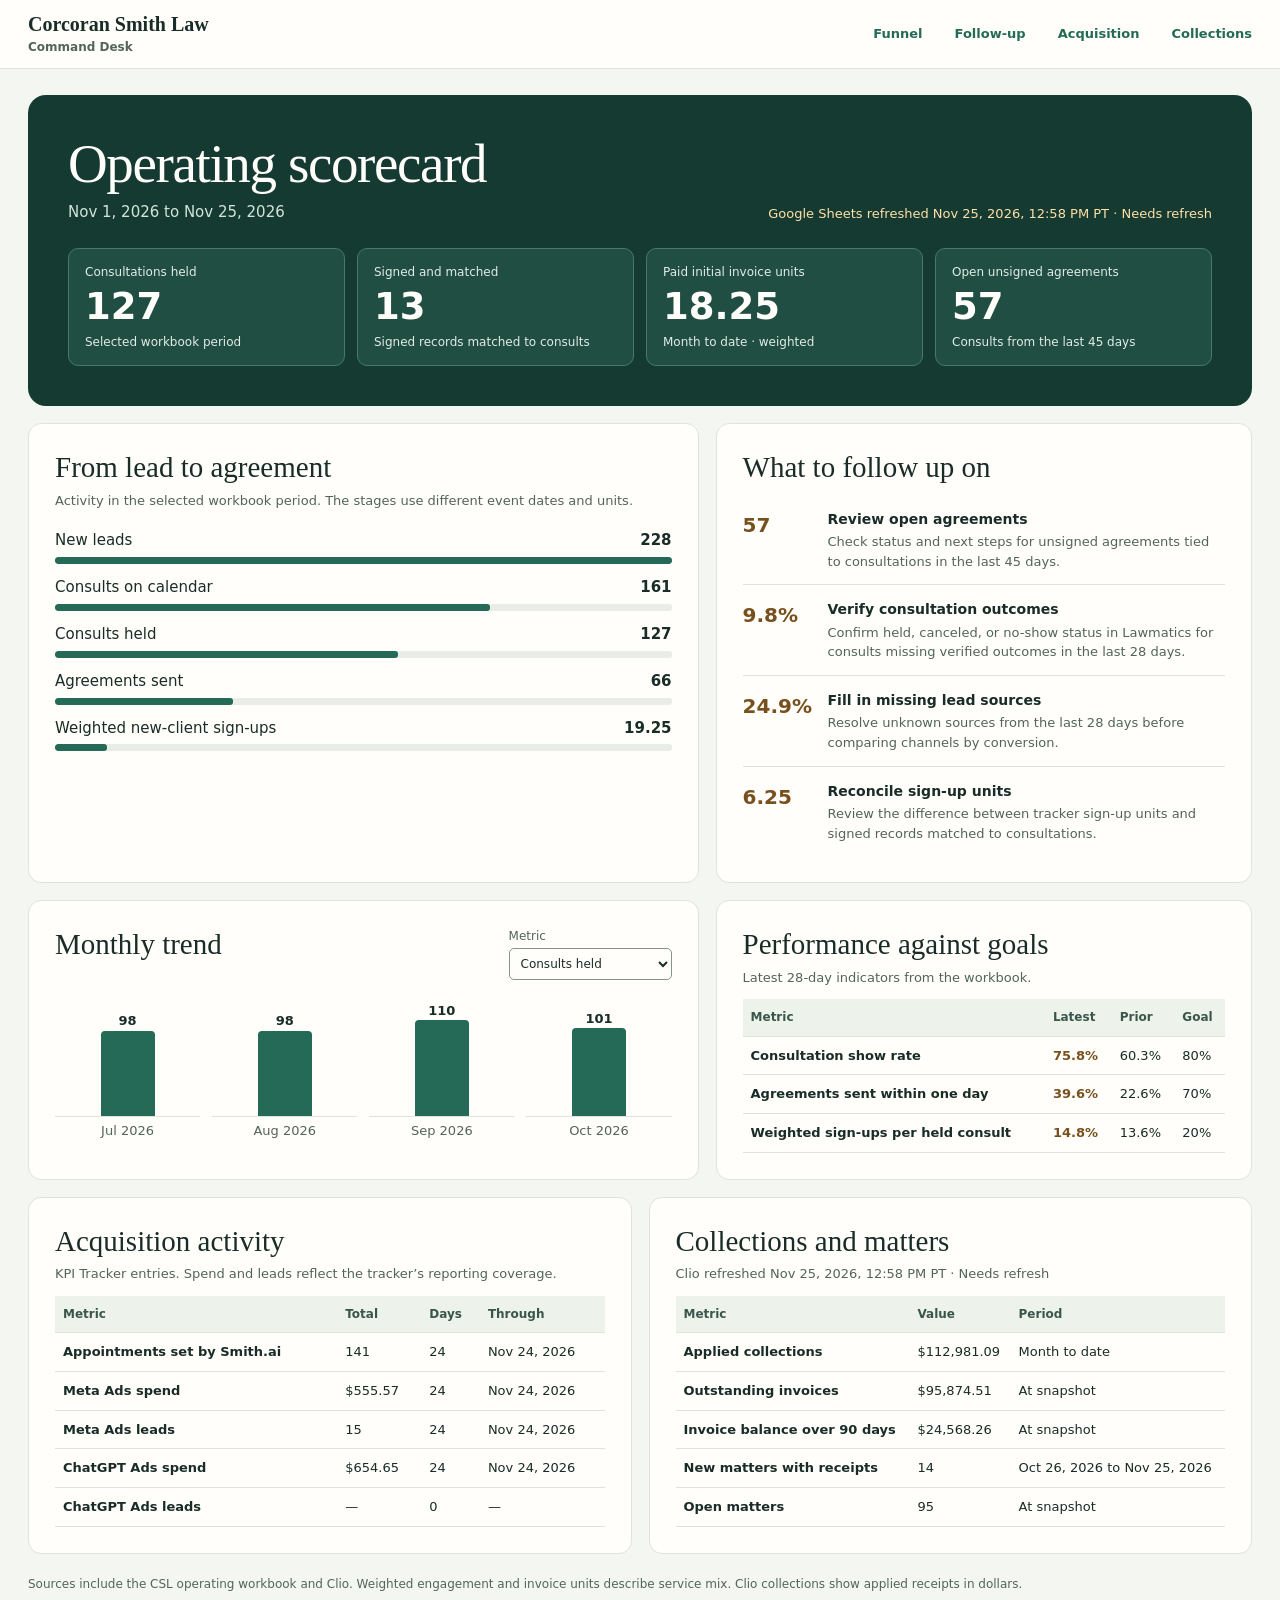
==== operations/index.html @ 8eba5470 "Automated refresh 2026-11-25" ====
<!DOCTYPE html><html lang="en"><head><meta charset="utf-8"><meta name="robots" content="noindex, nofollow, noarchive, nosnippet"><meta name="viewport" content="width=device-width, initial-scale=1"><title>Operating scorecard · Corcoran Smith Law</title>
<link rel="stylesheet" href="../operations.css?v=aa1d7118bbfd">
<script src="../data-status.js?v=e63da4d74528" defer></script>
<script src="../operations.js?v=f7f825207c8a" defer></script>
<style></style></head><body>
<a class="skip" href="#main">Skip to scorecard</a>
<header class="site-header">
  <div class="shell header-inner">
    <a class="brand" href="../">Corcoran Smith Law <span>Command Desk</span></a>
    <nav aria-label="Scorecard sections">
      <a href="#funnel">Funnel</a><a href="#follow-up">Follow-up</a><a href="#activity">Acquisition</a><a href="#collections">Collections</a>
    </nav>
  </div>
</header>
<main id="main" class="shell">
  <section class="hero" aria-labelledby="scorecard-title">
    <div class="hero-head">
      <div><h1 id="scorecard-title">Operating scorecard</h1><p id="scorecard-period">Workbook reporting period</p></div>
      <p id="scorecard-state" class="source-state" role="status">Loading scorecard…</p>
    </div>
    <div id="highlights" class="highlights" aria-label="Scorecard highlights"></div>
  </section>
  <div class="split">
    <section id="funnel" class="panel" aria-labelledby="funnel-title">
      <h2 id="funnel-title">From lead to agreement</h2>
      <p class="caption">Activity in the selected workbook period. The stages use different event dates and units.</p>
      <div id="funnel-steps" class="funnel-steps"></div>
    </section>
    <section id="follow-up" class="panel" aria-labelledby="follow-up-title">
      <h2 id="follow-up-title">What to follow up on</h2>
      <div id="follow-up-items" class="follow-up-items"></div>
    </section>
  </div>
  <div class="split">
    <section class="panel" aria-labelledby="trend-title">
      <div class="panel-heading"><h2 id="trend-title">Monthly trend</h2>
        <label class="trend-picker" for="trend-metric">Metric<select id="trend-metric">
          <option value="held">Consults held</option><option value="scheduled">Consults on calendar</option><option value="weighted_signups">Weighted sign-ups</option>
        </select></label>
      </div>
      <div id="monthly-trend" aria-live="polite"></div>
    </section>
    <section class="panel" aria-labelledby="targets-title">
      <h2 id="targets-title">Performance against goals</h2>
      <p class="caption">Latest 28-day indicators from the workbook.</p>
      <div id="targets" class="table-wrap"></div>
    </section>
  </div>
  <div class="split secondary">
    <section id="activity" class="panel" aria-labelledby="activity-title">
      <h2 id="activity-title">Acquisition activity</h2>
      <p class="caption">KPI Tracker entries. Spend and leads reflect the tracker’s reporting coverage.</p>
      <div id="activity-table" class="table-wrap"></div>
    </section>
    <section id="collections" class="panel" aria-labelledby="collections-title">
      <h2 id="collections-title">Collections and matters</h2>
      <p id="clio-date" class="caption" role="status">Loading Clio figures…</p><div id="clio" class="table-wrap"></div>
    </section>
  </div>
  <footer>Sources include the CSL operating workbook and Clio. Weighted engagement and invoice units describe service mix. Clio collections show applied receipts in dollars.</footer>
</main>
</body></html>
---- operations.css ----
:root {
  color-scheme: light;
  --page: #f4f6f1;
  --paper: #fffefa;
  --ink: #192c28;
  --secondary: #52645c;
  --line: #dce4db;
  --green: #256a56;
  --alert: #77501e;
  font: 15px/1.52 system-ui, sans-serif;
  color: var(--ink);
  background: var(--page);
}
* { box-sizing: border-box; }
body { margin: 0; }
a { color: var(--green); }
a:focus-visible, select:focus-visible { outline: 3px solid #b27b30; outline-offset: 4px; }
.skip { position: absolute; left: 12px; top: -100px; padding: 8px; background: var(--paper); z-index: 5; }
.skip:focus { top: 8px; }
.shell { width: min(calc(100% - 56px), 1260px); margin-inline: auto; }
.site-header { background: var(--paper); border-bottom: 1px solid var(--line); }
.header-inner { display: flex; align-items: center; justify-content: space-between; gap: 22px; min-height: 68px; }
.site-header a { text-decoration: none; }
.brand { font: 600 20px/1.1 Georgia, serif; color: var(--ink); }
.brand span { display: block; margin-top: 5px; font: 600 12px/1.2 system-ui, sans-serif; color: var(--secondary); }
nav { display: flex; gap: clamp(14px, 3vw, 32px); padding-block: 8px; }
nav a { white-space: nowrap; font-weight: 650; font-size: 13px; }
main { padding-block: 26px 42px; }
h1, h2, h3, p { margin: 0; }
h1, h2 { font-family: Georgia, serif; font-weight: 500; }
h1 { font-size: clamp(35px, 5vw, 55px); line-height: 1.05; letter-spacing: -.025em; }
h2 { font-size: clamp(23px, 3vw, 29px); line-height: 1.18; }
h3 { font-size: 14px; line-height: 1.3; }
.hero { background: #153a32; color: #fffefa; border-radius: 18px; padding: clamp(22px, 3.6vw, 40px); }
.hero-head { display: flex; align-items: end; justify-content: space-between; gap: 12px 28px; }
#scorecard-period { color: #d3e4d9; margin-top: 8px; }
.source-state { color: #d3e4d9; font-size: 13px; text-align: right; }
.source-state[data-stale="true"] { color: #ffe0a6; }
.highlights { display: grid; grid-template-columns: repeat(4, minmax(0,1fr)); gap: 12px; margin-top: 24px; }
.metric { background: #204e43; border: 1px solid #49786a; border-radius: 10px; padding: 14px 16px; }
.metric .label, .metric .note { color: #e1ece5; font-size: 12px; }
.metric strong { display: block; font-size: clamp(25px, 4vw, 37px); line-height: 1.2; margin-block: 4px; font-variant-numeric: tabular-nums; }
.split { display: grid; grid-template-columns: 1.25fr 1fr; gap: 17px; margin-top: 17px; }
.split.secondary { grid-template-columns: 1fr 1fr; }
.panel { min-width: 0; padding: clamp(16px, 2.2vw, 26px); background: var(--paper); border: 1px solid var(--line); border-radius: 13px; scroll-margin-top: 12px; }
.panel-heading { display: flex; justify-content: space-between; align-items: start; gap: 12px; }
.caption { color: var(--secondary); font-size: 13px; margin-top: 6px; }
.funnel-steps { display: grid; gap: 12px; margin-top: 19px; }
.funnel-row { display: grid; grid-template-columns: minmax(0, 1fr) max-content; align-items: center; gap: 5px 10px; }
.funnel-row strong { font-variant-numeric: tabular-nums; }
.bar-track { grid-column: 1 / -1; height: 7px; background: #e8eee7; border-radius: 3px; overflow: hidden; }
.bar-fill { display: block; height: 100%; border-radius: inherit; background: var(--green); }
.follow-up-items { display: grid; gap: 2px; margin-top: 12px; }
.follow-up { display: grid; grid-template-columns: 73px 1fr; gap: 12px; padding: 13px 0; border-bottom: 1px solid var(--line); }
.follow-up:last-child { border-bottom: 0; }
.follow-up strong { color: var(--alert); font-size: 20px; font-variant-numeric: tabular-nums; }
.follow-up .caption { margin-top: 4px; }
.trend-picker { font-size: 12px; color: var(--secondary); }
select { display: block; max-width: 100%; margin-top: 2px; padding: 7px; border: 1px solid #82968a; border-radius: 5px; background: var(--paper); color: var(--ink); font: inherit; }
.trend-grid { display: grid; grid-auto-columns: 1fr; grid-auto-flow: column; gap: 12px; margin-top: 14px; }
.trend-column { display: grid; grid-template-rows: 1fr auto; min-width: 0; text-align: center; gap: 4px; }
.trend-plot { display: flex; height: 123px; flex-direction: column; justify-content: end; align-items: center; border-bottom: 1px solid var(--line); }
.trend-plot strong { font-size: 13px; font-variant-numeric: tabular-nums; }
.trend-plot .bar-fill { width: min(53%,54px); border-radius: 4px 4px 0 0; min-height: 0; }
.trend-column .caption { margin: 0; }
.table-wrap { overflow: auto; margin-top: 12px; }
table { border-collapse: collapse; width: 100%; font-size: 13px; }
th, td { border-bottom: 1px solid var(--line); padding: 9px 8px; text-align: left; }
thead th { background: #edf2eb; color: #39564b; font-size: 12px; }
tbody th { font-weight: 600; }
td { white-space: nowrap; font-variant-numeric: tabular-nums; }
td[data-below="true"] { color: var(--alert); font-weight: 650; }
footer { margin-top: 21px; color: var(--secondary); font-size: 12px; }
@media (max-width: 820px) {
  .split, .split.secondary { grid-template-columns: 1fr; }
  .highlights { grid-template-columns: repeat(2, minmax(0,1fr)); }
}
@media (max-width: 565px) {
  .shell { width: calc(100% - 28px); }
  .header-inner { display: block; padding-top: 13px; }
  nav { overflow: auto; }
  .hero-head { display: block; }
  .source-state { margin-top: 8px; text-align: left; }
  .hero { padding: 18px; }
  .metric { padding: 10px; }
  th, td { padding-inline: 6px; }
}
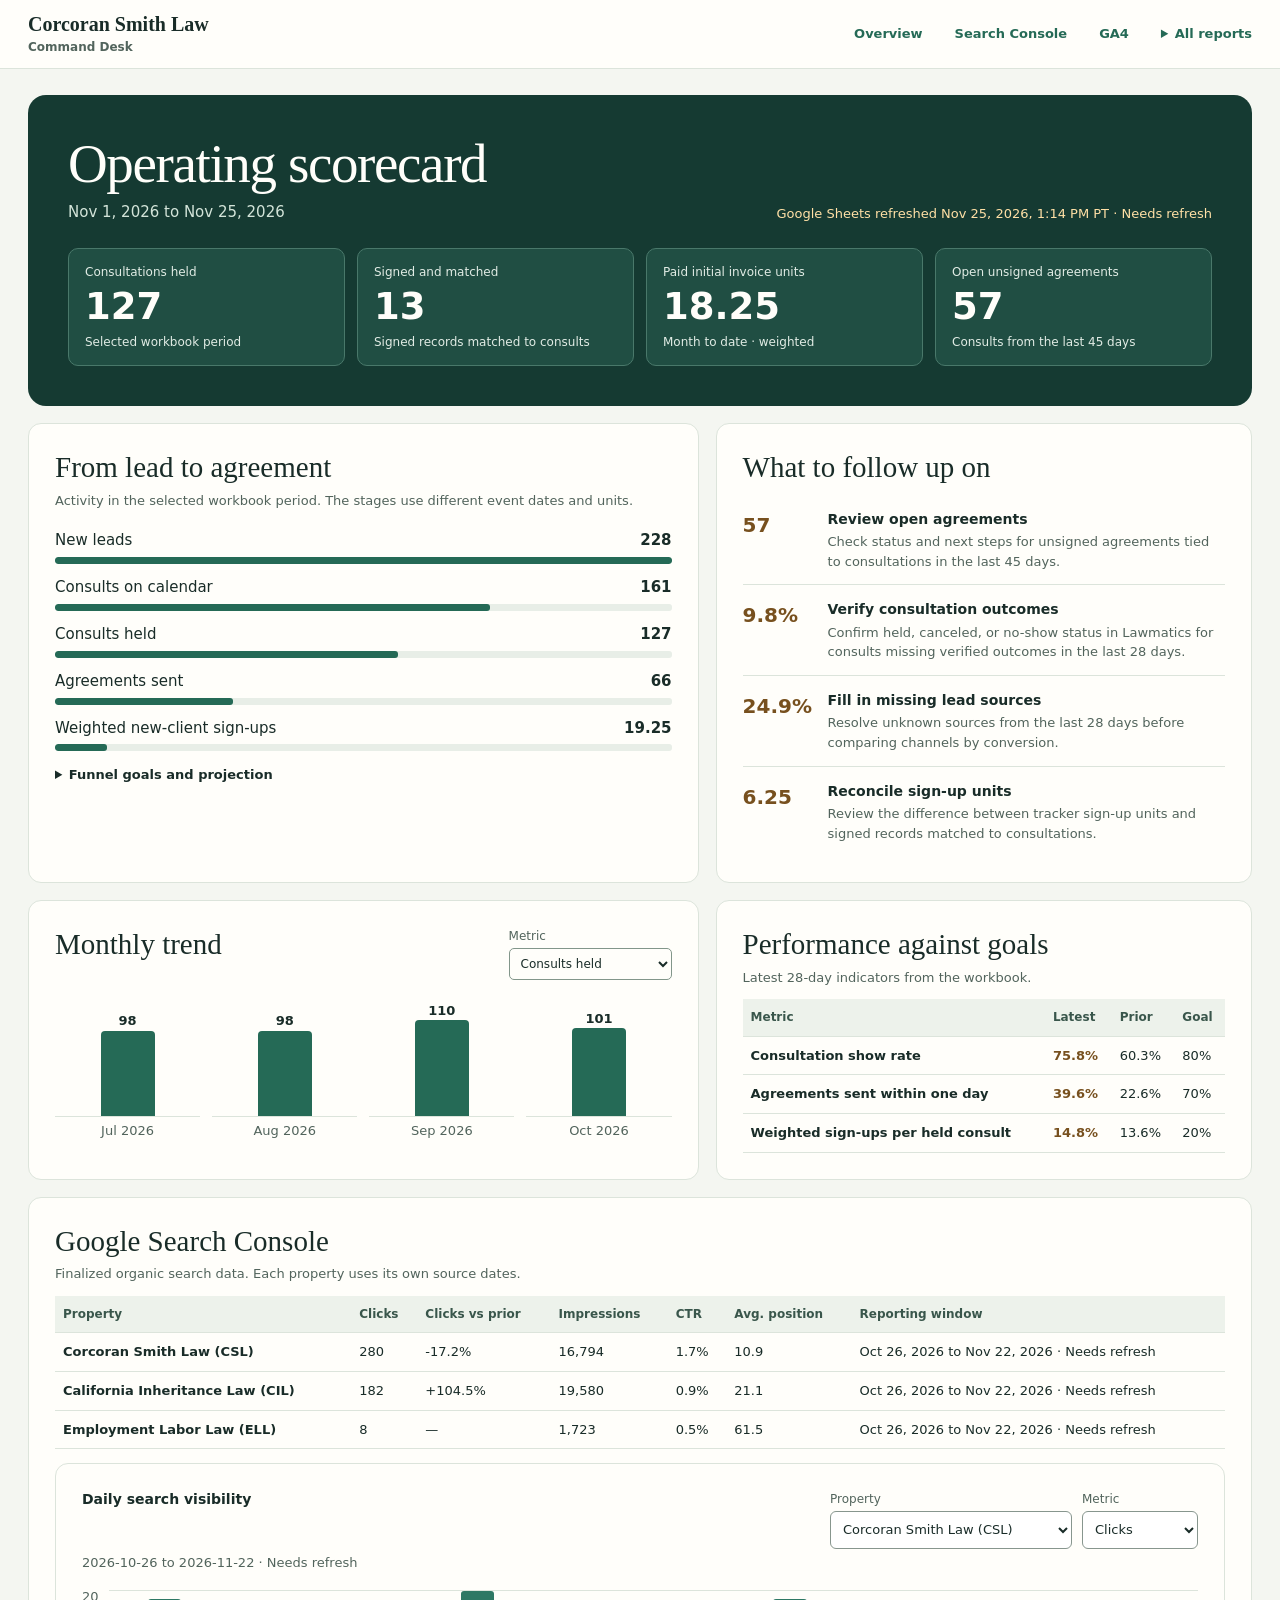
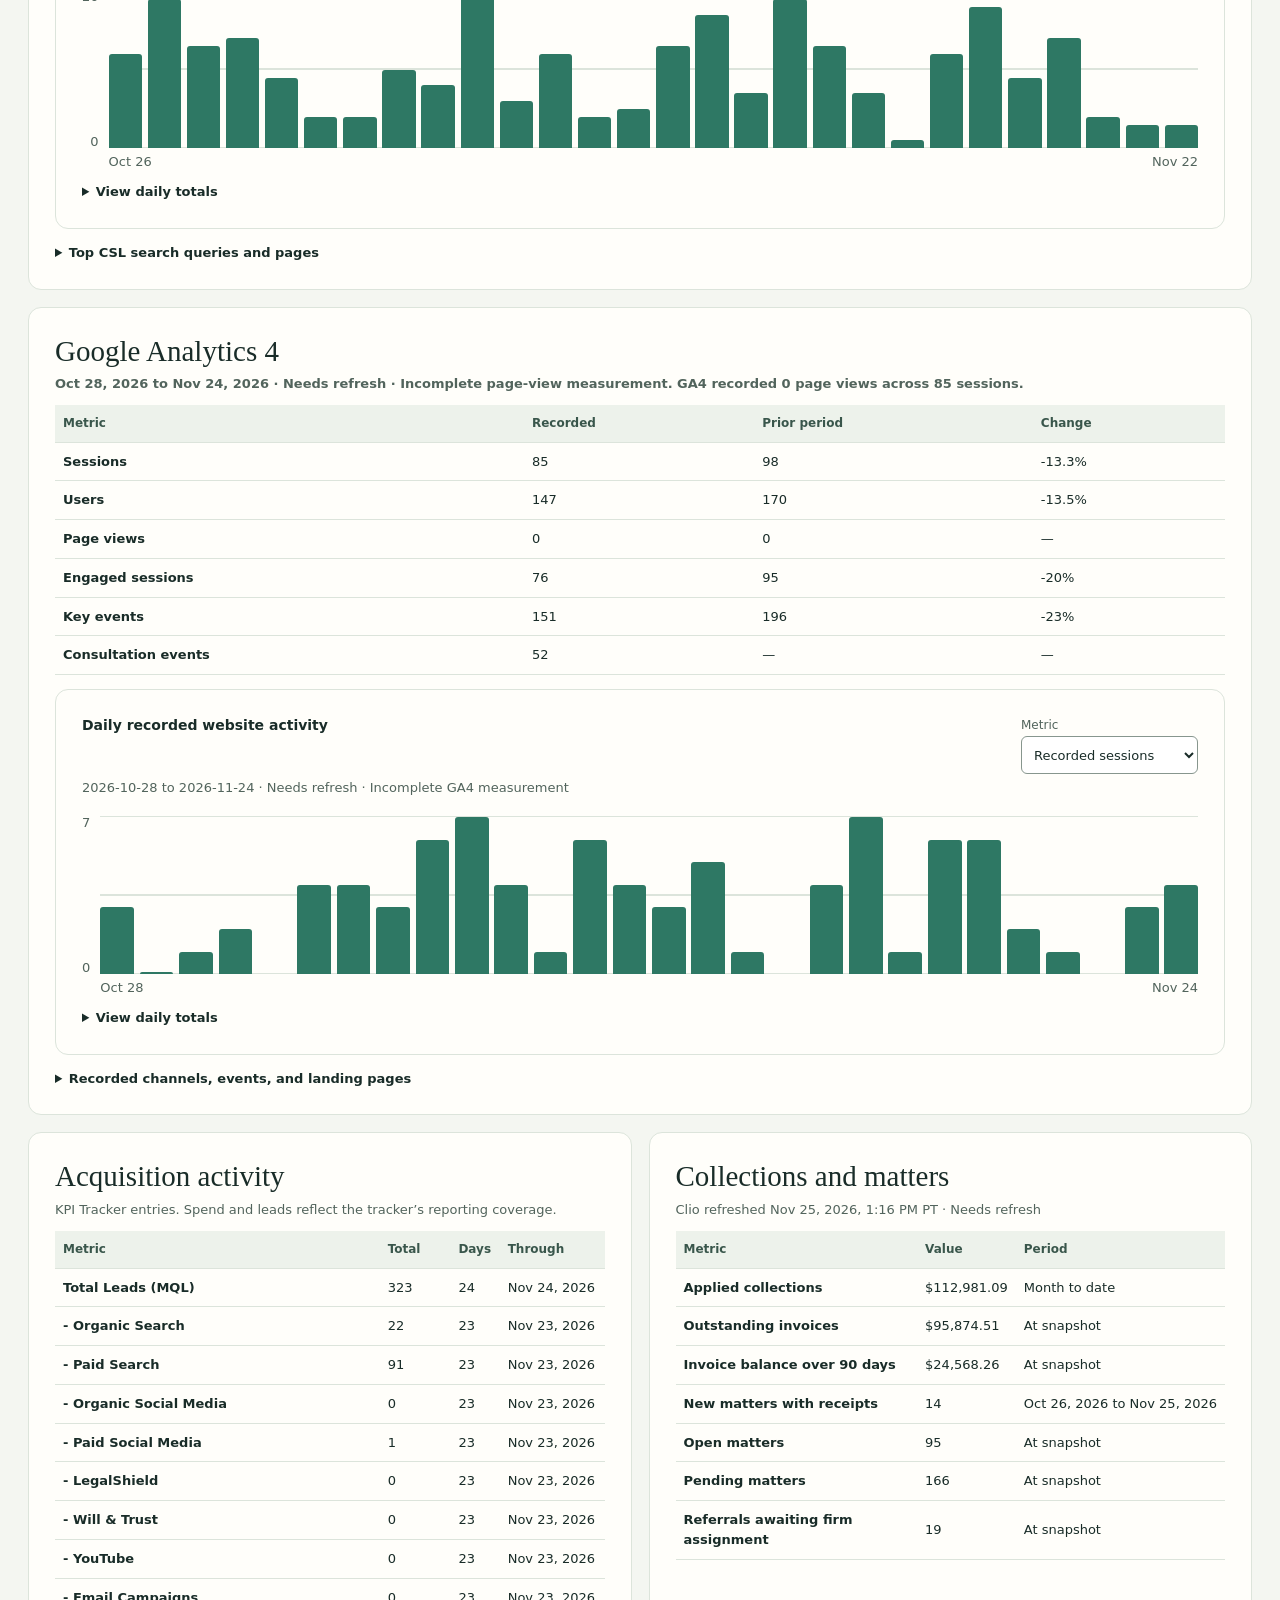
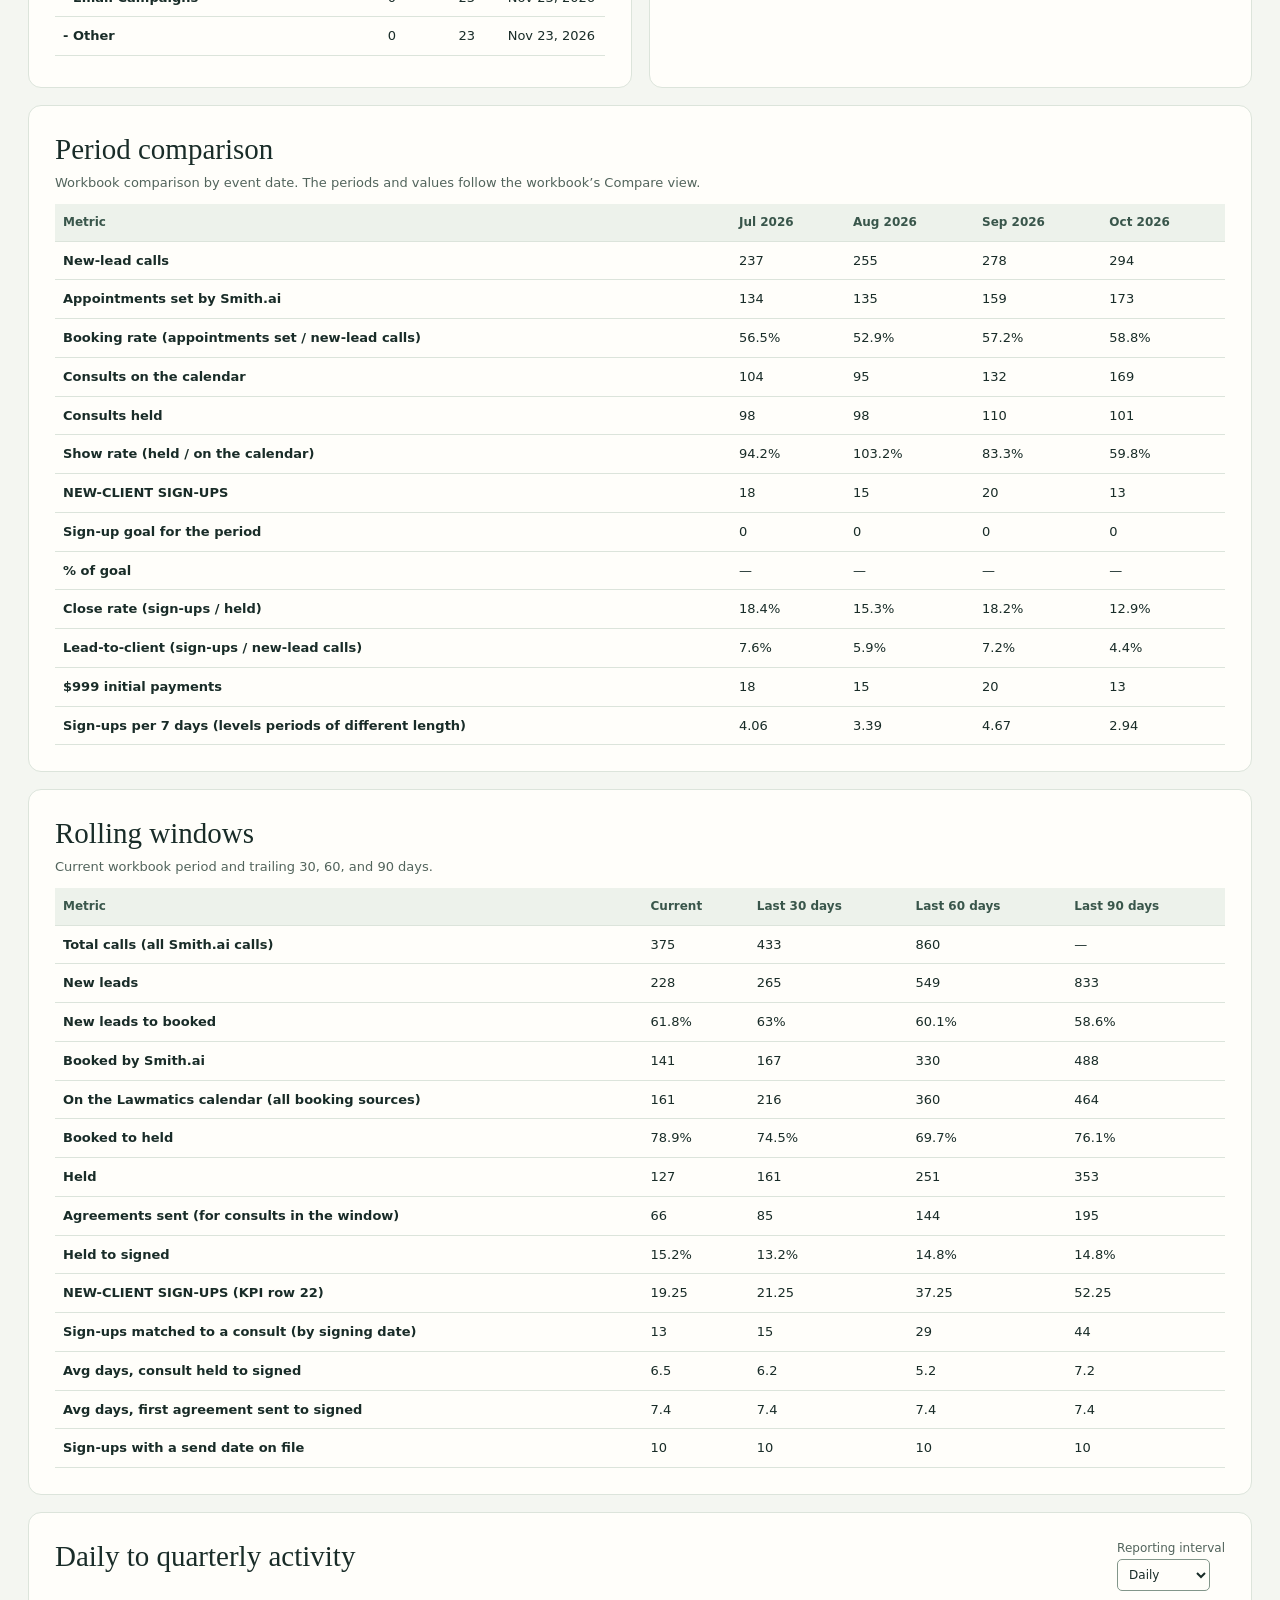
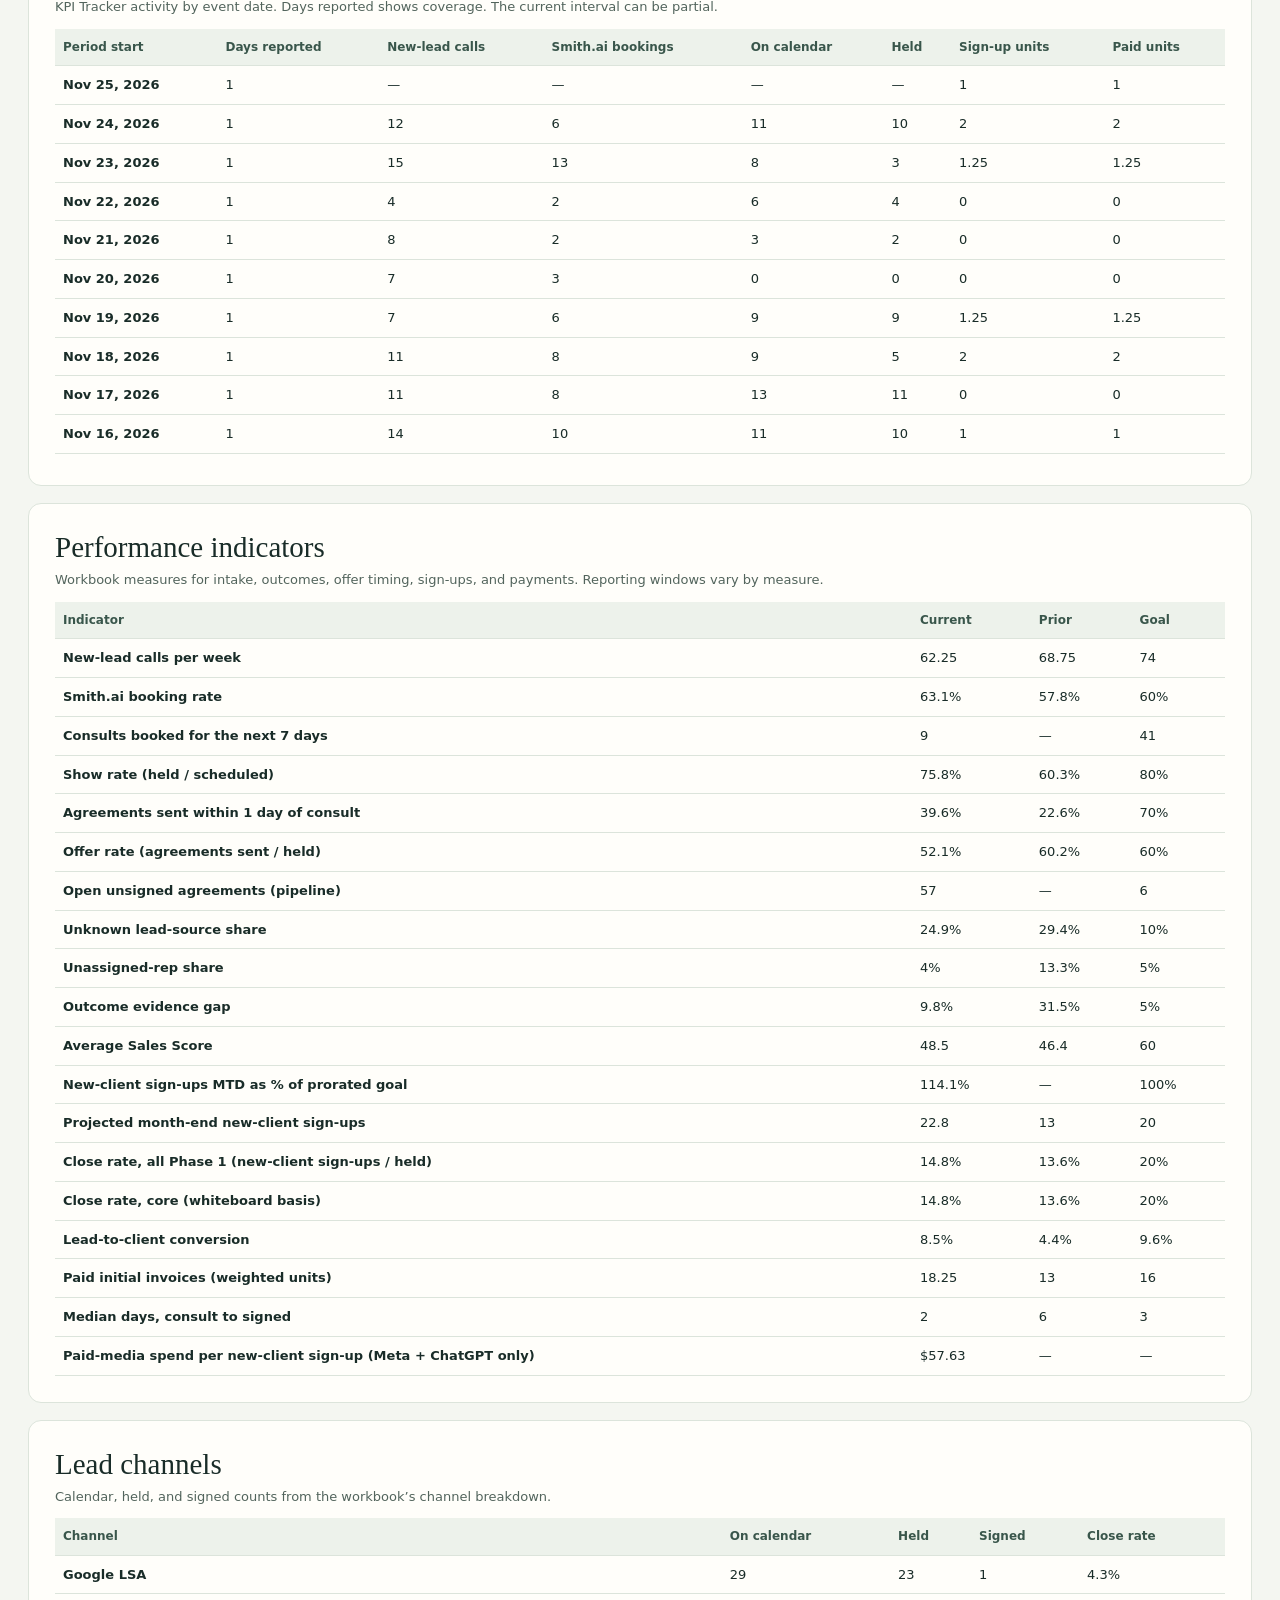
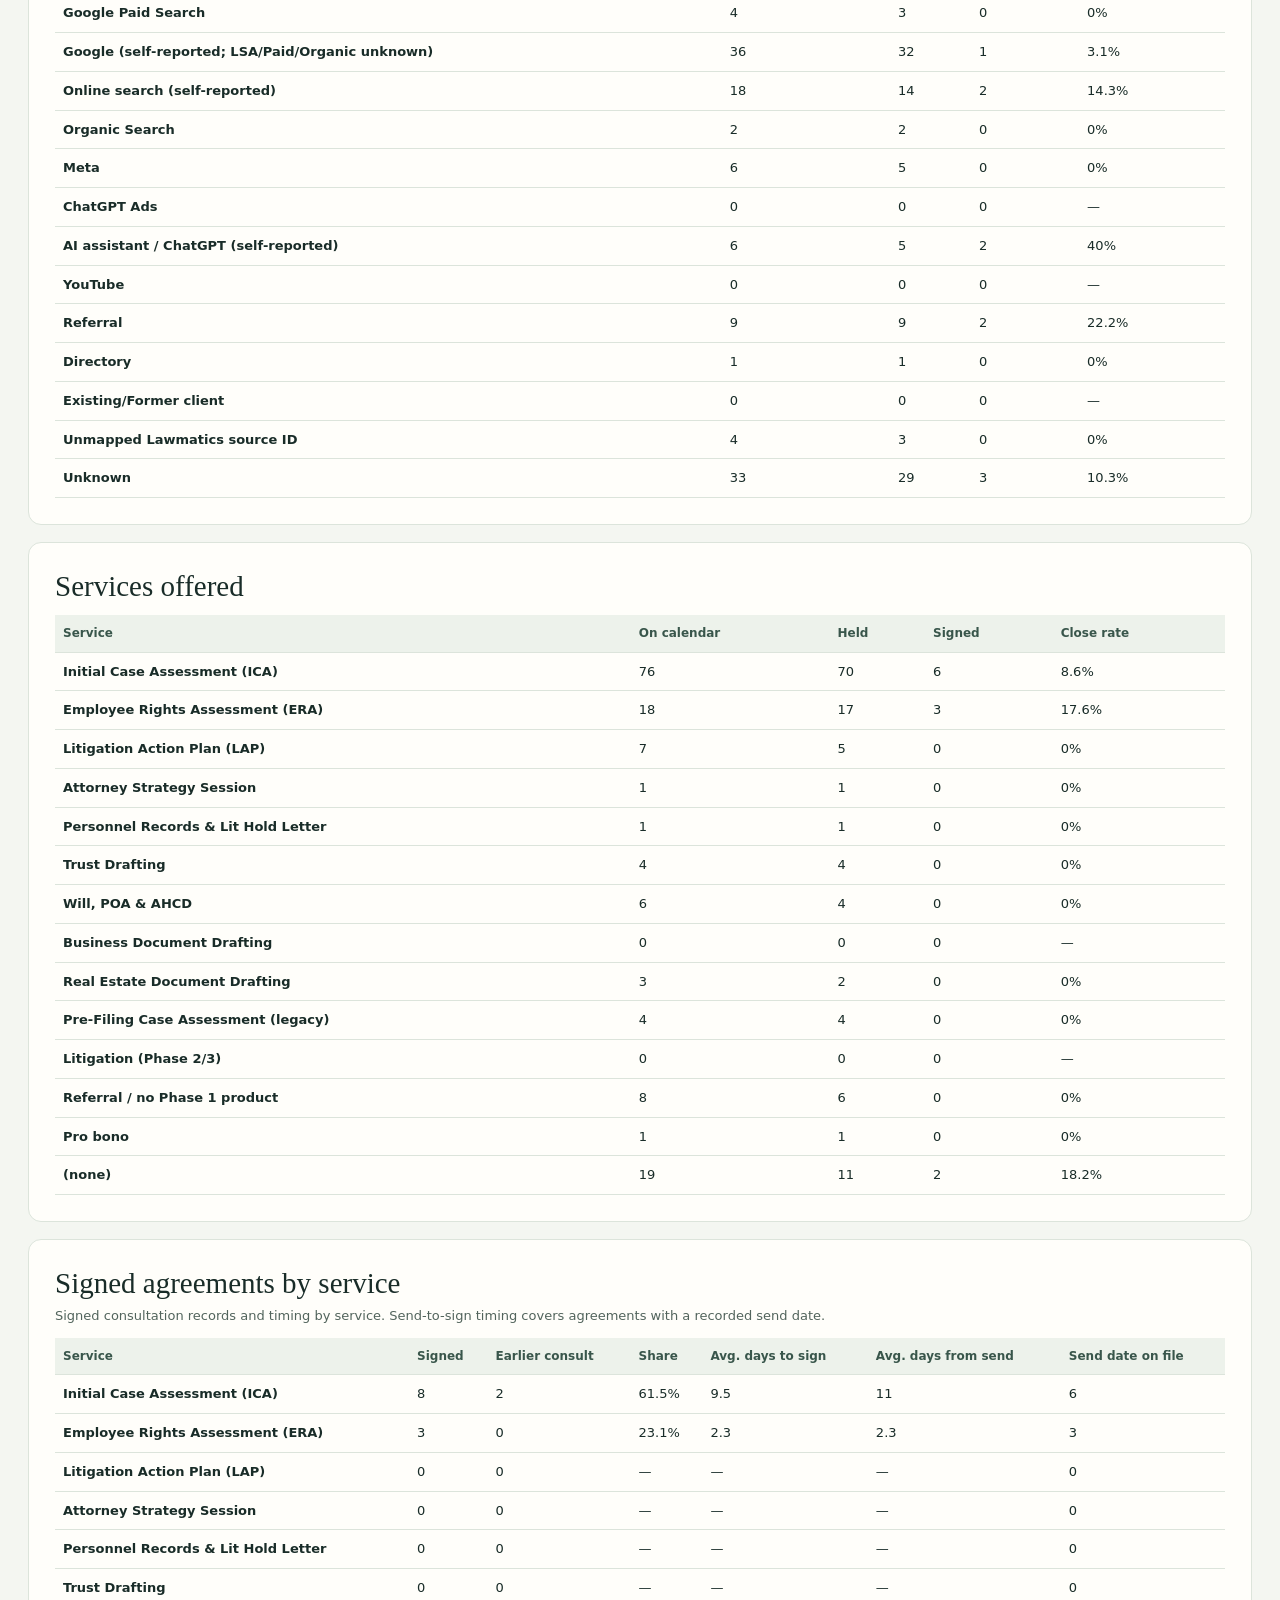
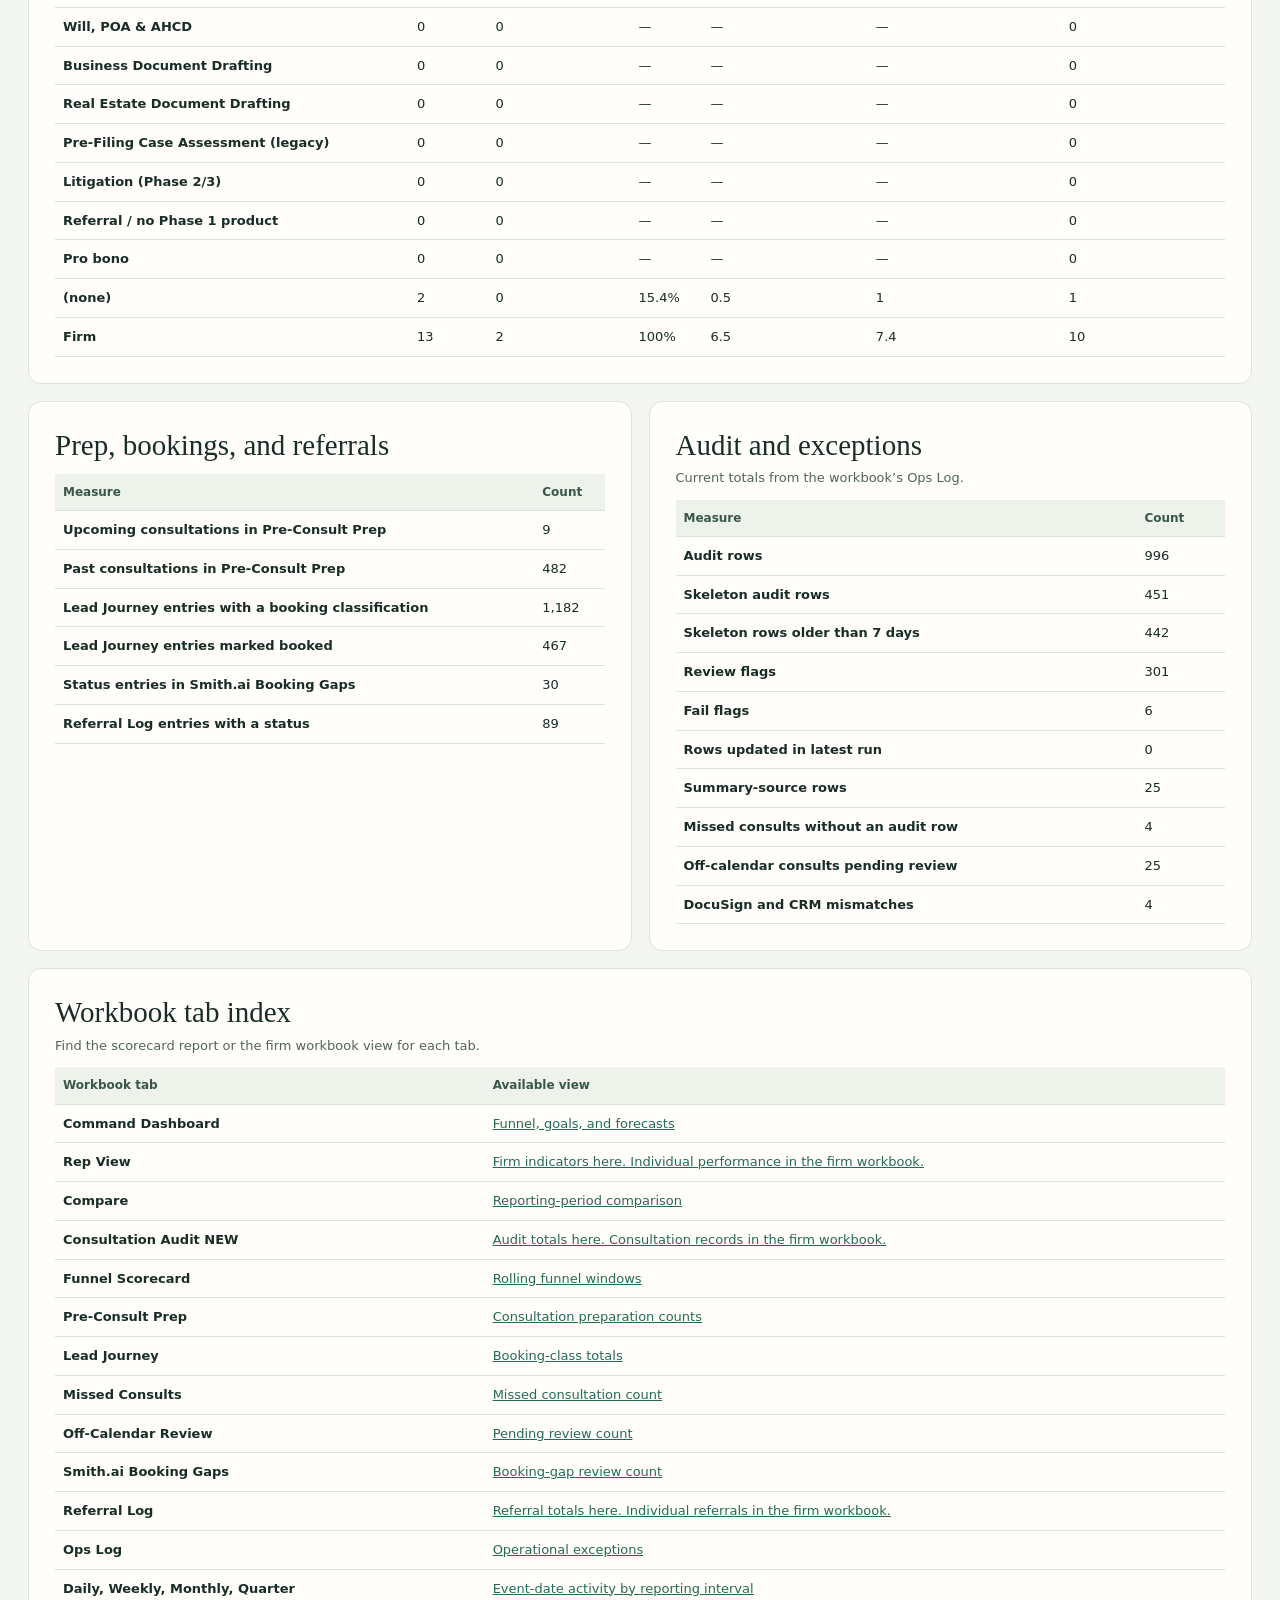
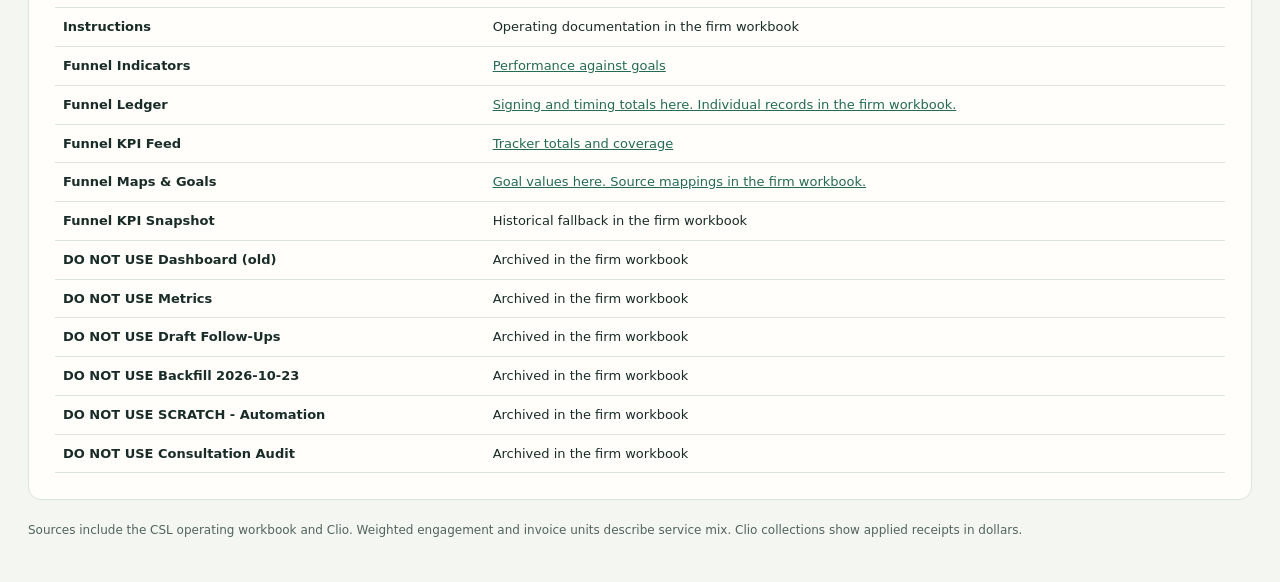
==== commit d72b5c84: "Automated refresh 2026-11-25" ====
--- a/operations/index.html
+++ b/operations/index.html
@@ -1,19 +1,28 @@
 <!DOCTYPE html><html lang="en"><head><meta charset="utf-8"><meta name="robots" content="noindex, nofollow, noarchive, nosnippet"><meta name="viewport" content="width=device-width, initial-scale=1"><title>Operating scorecard · Corcoran Smith Law</title>
-<link rel="stylesheet" href="../operations.css?v=aa1d7118bbfd">
+<link rel="stylesheet" href="../growth.css?v=5cc06a6a7d2a">
+<link rel="stylesheet" href="../operations.css?v=2320796f351a">
 <script src="../data-status.js?v=e63da4d74528" defer></script>
-<script src="../operations.js?v=f7f825207c8a" defer></script>
+<script src="../marketing-trends.js?v=c9885d0d2d49" defer></script>
+<script src="../operations.js?v=b75bc388b0f9" defer></script>
 <style></style></head><body>
 <a class="skip" href="#main">Skip to scorecard</a>
 <header class="site-header">
   <div class="shell header-inner">
     <a class="brand" href="../">Corcoran Smith Law <span>Command Desk</span></a>
     <nav aria-label="Scorecard sections">
-      <a href="#funnel">Funnel</a><a href="#follow-up">Follow-up</a><a href="#activity">Acquisition</a><a href="#collections">Collections</a>
+      <a href="#overview">Overview</a><a href="#search">Search Console</a><a href="#analytics">GA4</a>
+      <details class="report-menu"><summary>All reports</summary>
+        <div class="report-menu-grid">
+          <div><strong>Marketing</strong><a href="#search">Search Console</a><a href="#analytics">Google Analytics</a><a href="#activity">Acquisition and spend</a><a href="#channels">Lead channels</a></div>
+          <div><strong>Operations</strong><a href="#funnel">Funnel and goals</a><a href="#follow-up">Follow-up</a><a href="#trends">Monthly trend</a><a href="#periods">Daily to quarterly activity</a><a href="#compare">Period comparison</a><a href="#rolling">Rolling windows</a><a href="#indicators">Performance indicators</a></div>
+          <div><strong>Service and audit</strong><a href="#services">Services offered</a><a href="#signing">Signed agreements</a><a href="#intake">Prep, bookings, and referrals</a><a href="#audit">Audit and exceptions</a><a href="#collections">Collections</a><a href="#workbook">Workbook tab index</a></div>
+        </div>
+      </details>
     </nav>
   </div>
 </header>
 <main id="main" class="shell">
-  <section class="hero" aria-labelledby="scorecard-title">
+  <section id="overview" class="hero" aria-labelledby="scorecard-title">
     <div class="hero-head">
       <div><h1 id="scorecard-title">Operating scorecard</h1><p id="scorecard-period">Workbook reporting period</p></div>
       <p id="scorecard-state" class="source-state" role="status">Loading scorecard…</p>
@@ -25,6 +34,7 @@
       <h2 id="funnel-title">From lead to agreement</h2>
       <p class="caption">Activity in the selected workbook period. The stages use different event dates and units.</p>
       <div id="funnel-steps" class="funnel-steps"></div>
+      <details class="report-detail"><summary>Funnel goals and projection</summary><div id="funnel-table" class="table-wrap"></div></details>
     </section>
     <section id="follow-up" class="panel" aria-labelledby="follow-up-title">
       <h2 id="follow-up-title">What to follow up on</h2>
@@ -32,7 +42,7 @@
     </section>
   </div>
   <div class="split">
-    <section class="panel" aria-labelledby="trend-title">
+    <section id="trends" class="panel" aria-labelledby="trend-title">
       <div class="panel-heading"><h2 id="trend-title">Monthly trend</h2>
         <label class="trend-picker" for="trend-metric">Metric<select id="trend-metric">
           <option value="held">Consults held</option><option value="scheduled">Consults on calendar</option><option value="weighted_signups">Weighted sign-ups</option>
@@ -46,17 +56,47 @@
       <div id="targets" class="table-wrap"></div>
     </section>
   </div>
+  <section id="search" class="panel report-section" aria-labelledby="search-title">
+    <h2 id="search-title">Google Search Console</h2>
+    <p class="caption">Finalized organic search data. Each property uses its own source dates.</p>
+    <div id="search-totals" class="table-wrap"></div><div id="gsc-trend"></div>
+    <details class="report-detail"><summary>Top CSL search queries and pages</summary><div id="search-queries" class="table-wrap"></div><div id="search-pages" class="table-wrap"></div></details>
+  </section>
+  <section id="analytics" class="panel report-section" aria-labelledby="analytics-title">
+    <h2 id="analytics-title">Google Analytics 4</h2><p id="analytics-state" class="caption" role="status">Loading Google Analytics…</p>
+    <div id="analytics-totals" class="table-wrap"></div><div id="ga4-trend"></div>
+    <details class="report-detail"><summary>Recorded channels, events, and landing pages</summary><div id="analytics-channels" class="table-wrap"></div><div id="analytics-events" class="table-wrap"></div><div id="analytics-pages" class="table-wrap"></div></details>
+  </section>
   <div class="split secondary">
     <section id="activity" class="panel" aria-labelledby="activity-title">
       <h2 id="activity-title">Acquisition activity</h2>
       <p class="caption">KPI Tracker entries. Spend and leads reflect the tracker’s reporting coverage.</p>
-      <div id="activity-table" class="table-wrap"></div>
+      <div id="activity-table" class="table-wrap long-table"></div>
     </section>
     <section id="collections" class="panel" aria-labelledby="collections-title">
       <h2 id="collections-title">Collections and matters</h2>
       <p id="clio-date" class="caption" role="status">Loading Clio figures…</p><div id="clio" class="table-wrap"></div>
     </section>
   </div>
+  <section id="compare" class="panel report-section"><h2>Period comparison</h2><p class="caption">Workbook comparison by event date. The periods and values follow the workbook’s Compare view.</p><div id="comparison-table" class="table-wrap"></div></section>
+  <section id="rolling" class="panel report-section"><h2>Rolling windows</h2><p class="caption">Current workbook period and trailing 30, 60, and 90 days.</p><div id="rolling-table" class="table-wrap"></div></section>
+  <section id="periods" class="panel report-section">
+    <div class="panel-heading"><h2>Daily to quarterly activity</h2><label class="trend-picker" for="period-grain">Reporting interval<select id="period-grain">
+      <option value="daily">Daily</option><option value="weekly">Weekly</option><option value="monthly">Monthly</option><option value="quarterly">Quarterly</option>
+    </select></label></div>
+    <p class="caption">KPI Tracker activity by event date. Days reported shows coverage. The current interval can be partial.</p><div id="periods-table" class="table-wrap long-table"></div>
+  </section>
+  <section id="indicators" class="panel report-section"><h2>Performance indicators</h2><p class="caption">Workbook measures for intake, outcomes, offer timing, sign-ups, and payments. Reporting windows vary by measure.</p><div id="indicators-table" class="table-wrap"></div></section>
+  <section id="channels" class="panel report-section"><h2>Lead channels</h2><p class="caption">Calendar, held, and signed counts from the workbook’s channel breakdown.</p><div id="channel-table" class="table-wrap"></div></section>
+  <section id="services" class="panel report-section"><h2>Services offered</h2><div id="service-table" class="table-wrap"></div></section>
+  <section id="signing" class="panel report-section"><h2>Signed agreements by service</h2><p class="caption">Signed consultation records and timing by service. Send-to-sign timing covers agreements with a recorded send date.</p><div id="signing-table" class="table-wrap"></div></section>
+  <div class="split secondary">
+    <section id="intake" class="panel"><h2>Prep, bookings, and referrals</h2><div id="intake-table" class="table-wrap"></div></section>
+    <section id="audit" class="panel"><h2>Audit and exceptions</h2><p class="caption">Current totals from the workbook’s Ops Log.</p><div id="audit-table" class="table-wrap"></div></section>
+  </div>
+  <section id="workbook" class="panel report-section" aria-labelledby="workbook-title">
+    <h2 id="workbook-title">Workbook tab index</h2><p class="caption">Find the scorecard report or the firm workbook view for each tab.</p><div id="workbook-index" class="table-wrap"></div>
+  </section>
   <footer>Sources include the CSL operating workbook and Clio. Weighted engagement and invoice units describe service mix. Clio collections show applied receipts in dollars.</footer>
 </main>
 </body></html>
--- a/growth.css
+++ b/growth.css
@@ -0,0 +1,76 @@
+.growth-hero {
+  padding: clamp(20px, 3vw, 36px);
+  border-radius: 16px;
+  background: #143c34;
+  color: #fffefa;
+}
+.growth-hero h1 { margin-bottom: 24px; }
+.growth-hero .metric { background: #205348; border-color: #437569; }
+.growth-hero .metric .label, .growth-hero .metric p:last-child { color: #e1ede6; }
+.growth-hero .metric strong { color: #fffefa; font-variant-numeric: tabular-nums; }
+.growth-hero .metric .label { margin-bottom: 10px; font-size: 11px; letter-spacing: .06em; }
+
+.growth-actions { margin: 28px 0 24px; }
+.growth-actions h2 { margin-bottom: 14px; }
+.growth-action-grid { display: grid; grid-template-columns: repeat(3, minmax(0, 1fr)); gap: 14px; }
+.growth-action {
+  display: flex;
+  flex-direction: column;
+  gap: 9px;
+  padding: 18px 20px;
+  border: 1px solid var(--line);
+  border-top: 3px solid #679a80;
+  border-radius: 10px;
+  background: var(--card);
+}
+.growth-action:first-child { border-top-color: #b37d33; }
+.growth-action h3, .growth-action p { margin: 0; }
+.growth-action p { color: var(--ink-2); font-size: 13px; }
+.growth-action a { margin-top: auto; width: fit-content; font-size: 13px; font-weight: 650; }
+.growth-summary h3 { margin-top: 20px; }
+
+.growth-trend .trend-head { display: flex; justify-content: space-between; gap: 16px; align-items: start; }
+.growth-trend .trend-controls { display: flex; flex-wrap: wrap; gap: 10px; }
+.growth-trend .trend-controls label { font-size: 12px; color: var(--ink-2); }
+.growth-trend select {
+  display: block;
+  min-height: 38px;
+  padding: 5px 8px;
+  font: inherit;
+  font-size: 13px;
+  color: var(--ink);
+  background: #fff;
+  border: 1px solid #87968e;
+  border-radius: 6px;
+}
+.growth-trend .trend-context { margin: 4px 0 18px; }
+.trend-visual { display: grid; grid-template-columns: max-content minmax(0, 1fr); gap: 4px 10px; }
+.trend-scale { display: flex; flex-direction: column; justify-content: space-between; text-align: right; line-height: 1; }
+.trend-bars {
+  height: 158px;
+  display: grid;
+  grid-auto-flow: column;
+  grid-auto-columns: minmax(0, 1fr);
+  align-items: end;
+  gap: clamp(2px, .45vw, 6px);
+  background: repeating-linear-gradient(to top, var(--line) 0 1px, transparent 1px 50%);
+  border-top: 1px solid var(--line);
+}
+.trend-bars i { display: block; background: #2e7864; border-radius: 3px 3px 0 0; min-height: 2px; }
+.trend-bars i:hover { background: #164e42; }
+.trend-bars .missing { height: 2px; min-height: 0; background: transparent; }
+.trend-dates { grid-column: 2; display: flex; justify-content: space-between; gap: 6px; }
+.trend-days { margin-top: 10px; }
+.trend-days .table-scroll { max-height: 220px; }
+.meta-status { margin-bottom: 0; }
+.meta-metrics { margin: 16px 0; }
+.source-warning { color: #78501e; }
+
+@media(max-width: 850px) { .growth-action-grid { grid-template-columns: 1fr; } }
+@media(max-width: 540px) {
+  .growth-trend .trend-head { display: block; }
+  .growth-trend .trend-controls { margin: 10px 0; }
+  .growth-hero { padding: 15px; }
+  .growth-hero .metric { padding: 12px; }
+  .growth-hero .metric .label { font-size: 10px; }
+}
--- a/operations.css
+++ b/operations.css
@@ -4,6 +4,7 @@
   --paper: #fffefa;
   --ink: #192c28;
   --secondary: #52645c;
+  --ink-2: var(--secondary);
   --line: #dce4db;
   --green: #256a56;
   --alert: #77501e;
@@ -18,13 +19,19 @@
 .skip { position: absolute; left: 12px; top: -100px; padding: 8px; background: var(--paper); z-index: 5; }
 .skip:focus { top: 8px; }
 .shell { width: min(calc(100% - 56px), 1260px); margin-inline: auto; }
-.site-header { background: var(--paper); border-bottom: 1px solid var(--line); }
+.site-header { position: sticky; top: 0; z-index: 4; background: var(--paper); border-bottom: 1px solid var(--line); }
 .header-inner { display: flex; align-items: center; justify-content: space-between; gap: 22px; min-height: 68px; }
 .site-header a { text-decoration: none; }
 .brand { font: 600 20px/1.1 Georgia, serif; color: var(--ink); }
 .brand span { display: block; margin-top: 5px; font: 600 12px/1.2 system-ui, sans-serif; color: var(--secondary); }
 nav { display: flex; gap: clamp(14px, 3vw, 32px); padding-block: 8px; }
 nav a { white-space: nowrap; font-weight: 650; font-size: 13px; }
+nav { align-items: center; }
+.report-menu summary { cursor: pointer; color: var(--green); font-size: 13px; font-weight: 700; white-space: nowrap; }
+.report-menu summary:focus-visible { outline: 3px solid #b27b30; outline-offset: 4px; }
+.report-menu-grid { position: absolute; top: 100%; right: max(14px, calc((100% - 1260px) / 2)); width: min(730px, calc(100vw - 28px)); display: grid; grid-template-columns: repeat(3, minmax(0,1fr)); gap: 16px; padding: 18px 20px; background: var(--paper); border: 1px solid var(--line); border-radius: 0 0 12px 12px; box-shadow: 0 12px 25px #192c2826; }
+.report-menu-grid a { display: block; white-space: normal; margin-top: 7px; }
+.report-menu-grid a:hover { text-decoration: underline; }
 main { padding-block: 26px 42px; }
 h1, h2, h3, p { margin: 0; }
 h1, h2 { font-family: Georgia, serif; font-weight: 500; }
@@ -42,7 +49,15 @@
 .metric strong { display: block; font-size: clamp(25px, 4vw, 37px); line-height: 1.2; margin-block: 4px; font-variant-numeric: tabular-nums; }
 .split { display: grid; grid-template-columns: 1.25fr 1fr; gap: 17px; margin-top: 17px; }
 .split.secondary { grid-template-columns: 1fr 1fr; }
-.panel { min-width: 0; padding: clamp(16px, 2.2vw, 26px); background: var(--paper); border: 1px solid var(--line); border-radius: 13px; scroll-margin-top: 12px; }
+.panel { min-width: 0; padding: clamp(16px, 2.2vw, 26px); background: var(--paper); border: 1px solid var(--line); border-radius: 13px; }
+main section[id] { scroll-margin-top: 94px; }
+.report-section { margin-top: 17px; }
+.report-detail { margin-top: 14px; }
+.report-detail summary, .trend-days summary { cursor: pointer; font-size: 13px; font-weight: 650; }
+.growth-trend { margin-top: 14px; }
+.trend-days .table-scroll { overflow: auto; }
+.muted { color: var(--secondary); font-size: 13px; }
+.warning { color: var(--alert); font-weight: 650; }
 .panel-heading { display: flex; justify-content: space-between; align-items: start; gap: 12px; }
 .caption { color: var(--secondary); font-size: 13px; margin-top: 6px; }
 .funnel-steps { display: grid; gap: 12px; margin-top: 19px; }
@@ -64,6 +79,8 @@
 .trend-plot .bar-fill { width: min(53%,54px); border-radius: 4px 4px 0 0; min-height: 0; }
 .trend-column .caption { margin: 0; }
 .table-wrap { overflow: auto; margin-top: 12px; }
+.long-table { max-height: 430px; }
+.long-table thead th { position: sticky; top: 0; }
 table { border-collapse: collapse; width: 100%; font-size: 13px; }
 th, td { border-bottom: 1px solid var(--line); padding: 9px 8px; text-align: left; }
 thead th { background: #edf2eb; color: #39564b; font-size: 12px; }
@@ -78,7 +95,10 @@
 @media (max-width: 565px) {
   .shell { width: calc(100% - 28px); }
   .header-inner { display: block; padding-top: 13px; }
-  nav { overflow: auto; }
+  nav { gap: clamp(9px,3vw,16px); flex-wrap: wrap; }
+  nav > a, .report-menu summary { font-size: 12px; }
+  .report-menu-grid { grid-template-columns: repeat(2, minmax(0,1fr)); max-height: 65vh; overflow: auto; }
+  main section[id] { scroll-margin-top: 118px; }
   .hero-head { display: block; }
   .source-state { margin-top: 8px; text-align: left; }
   .hero { padding: 18px; }
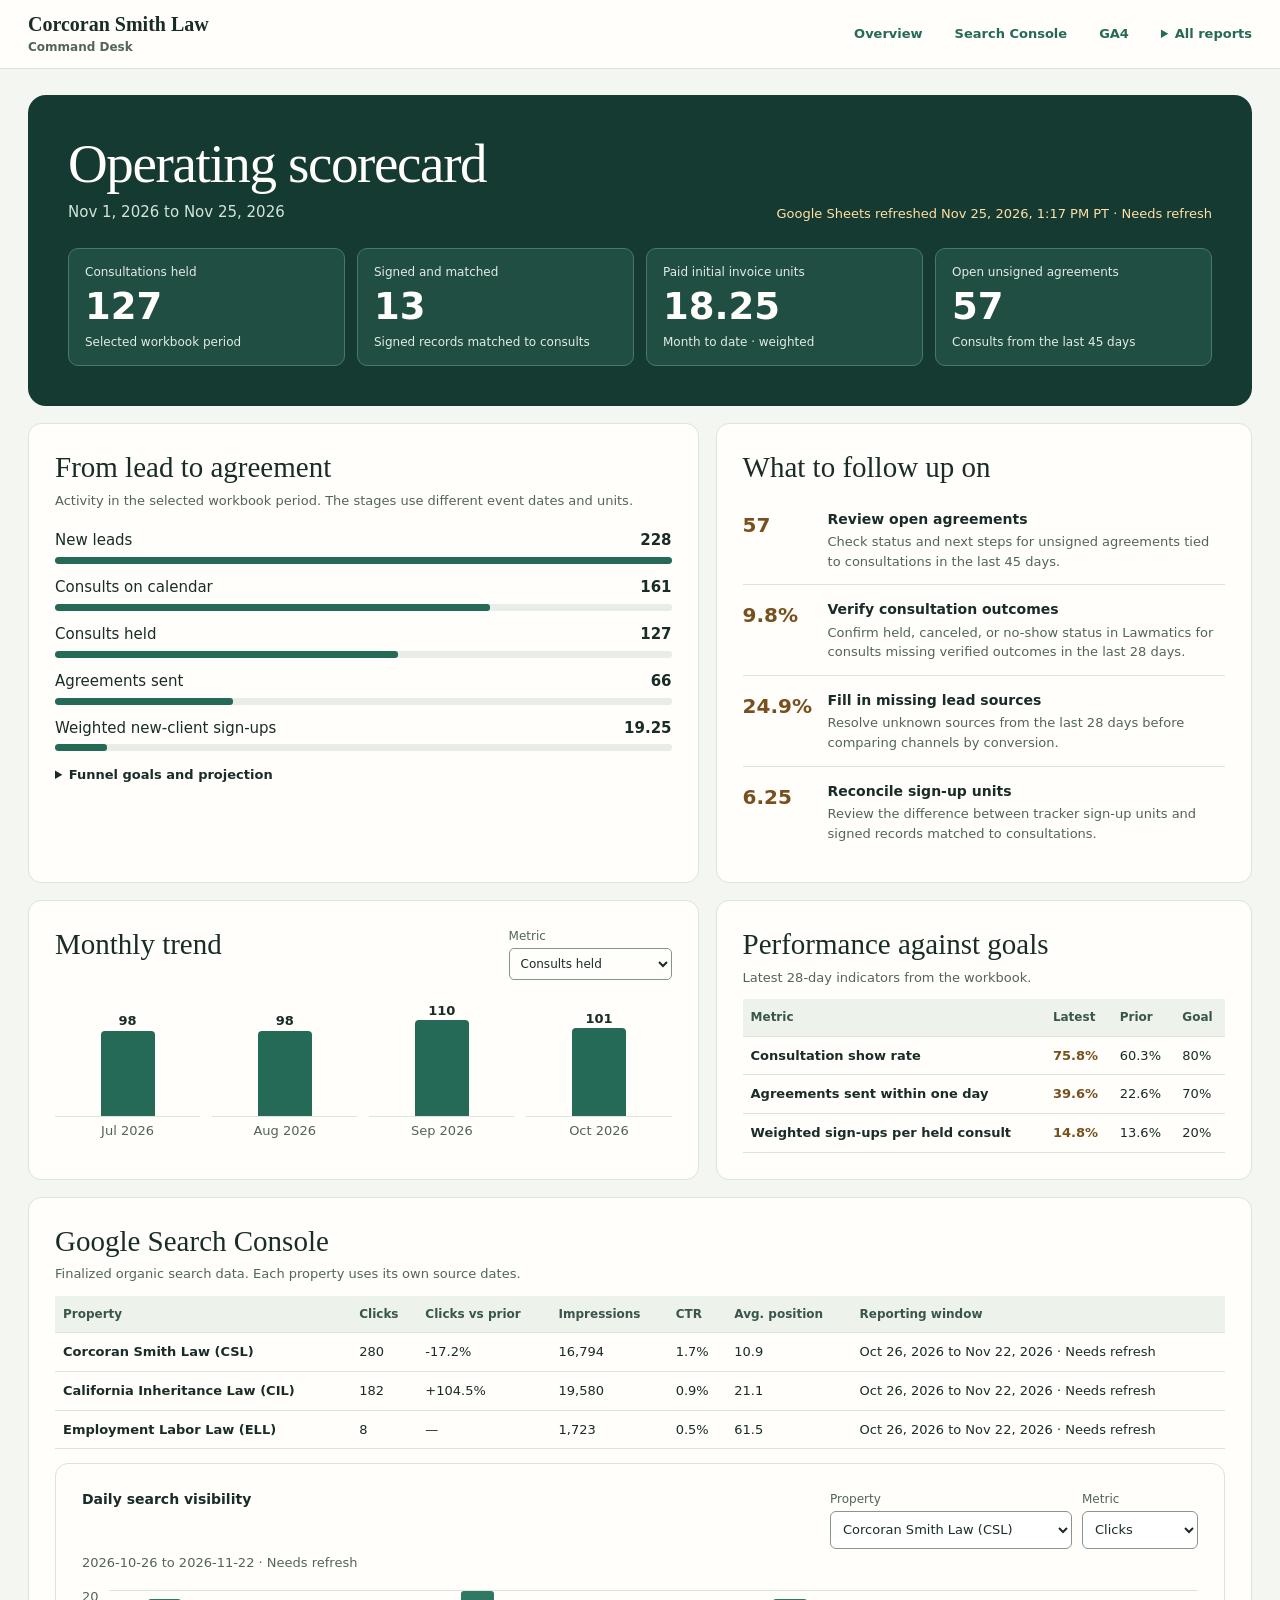
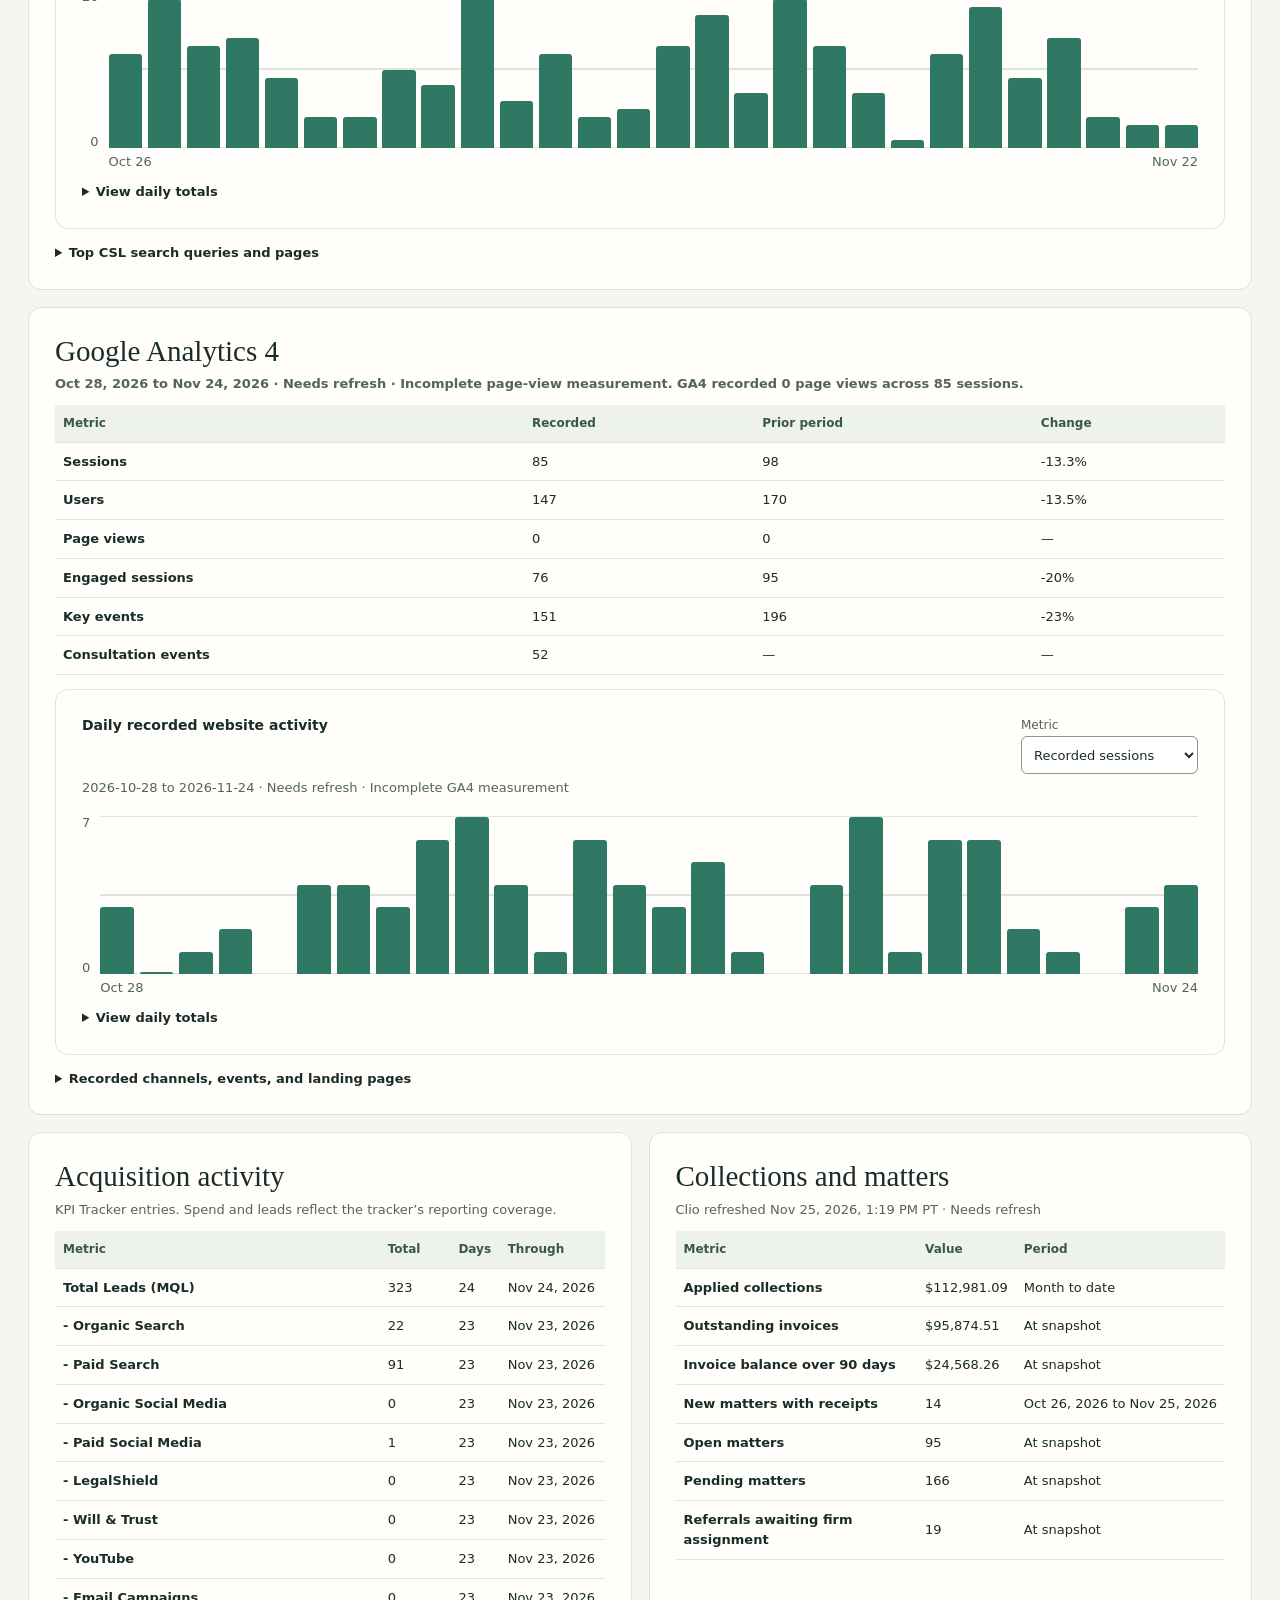
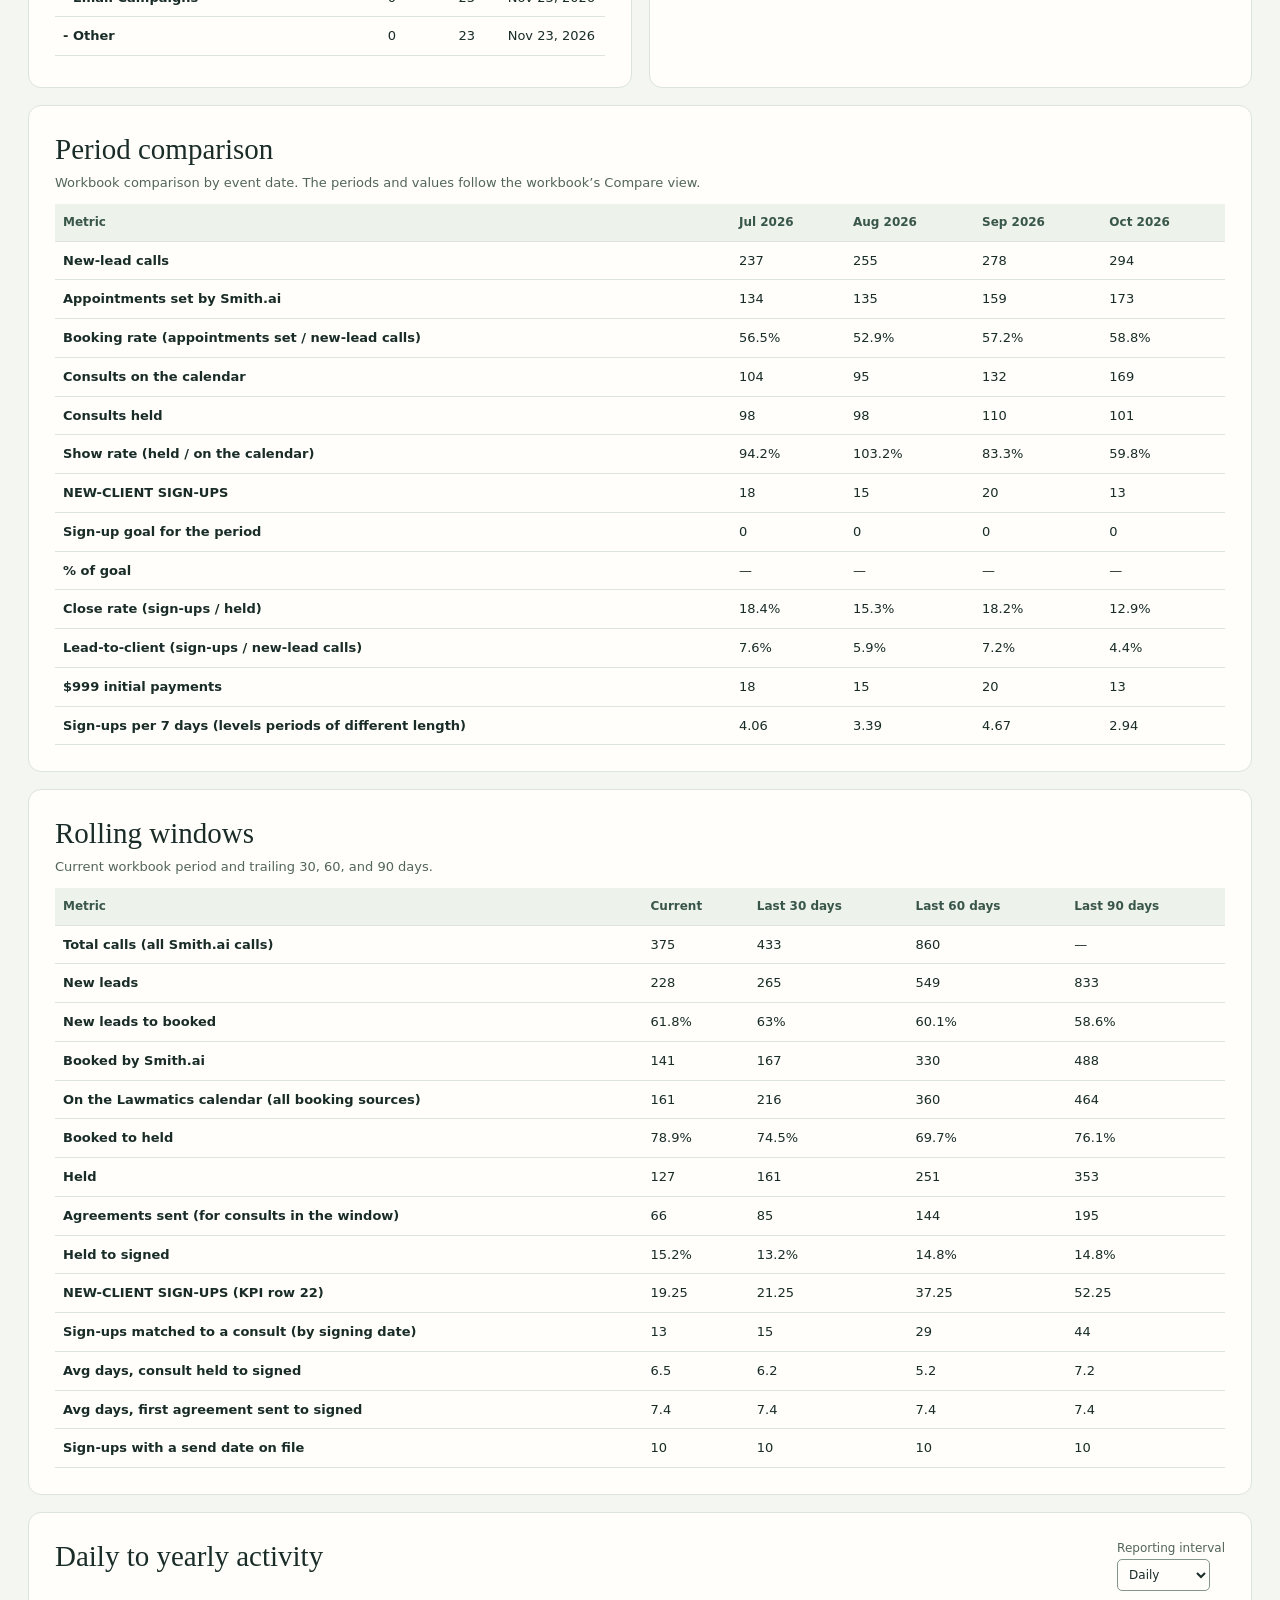
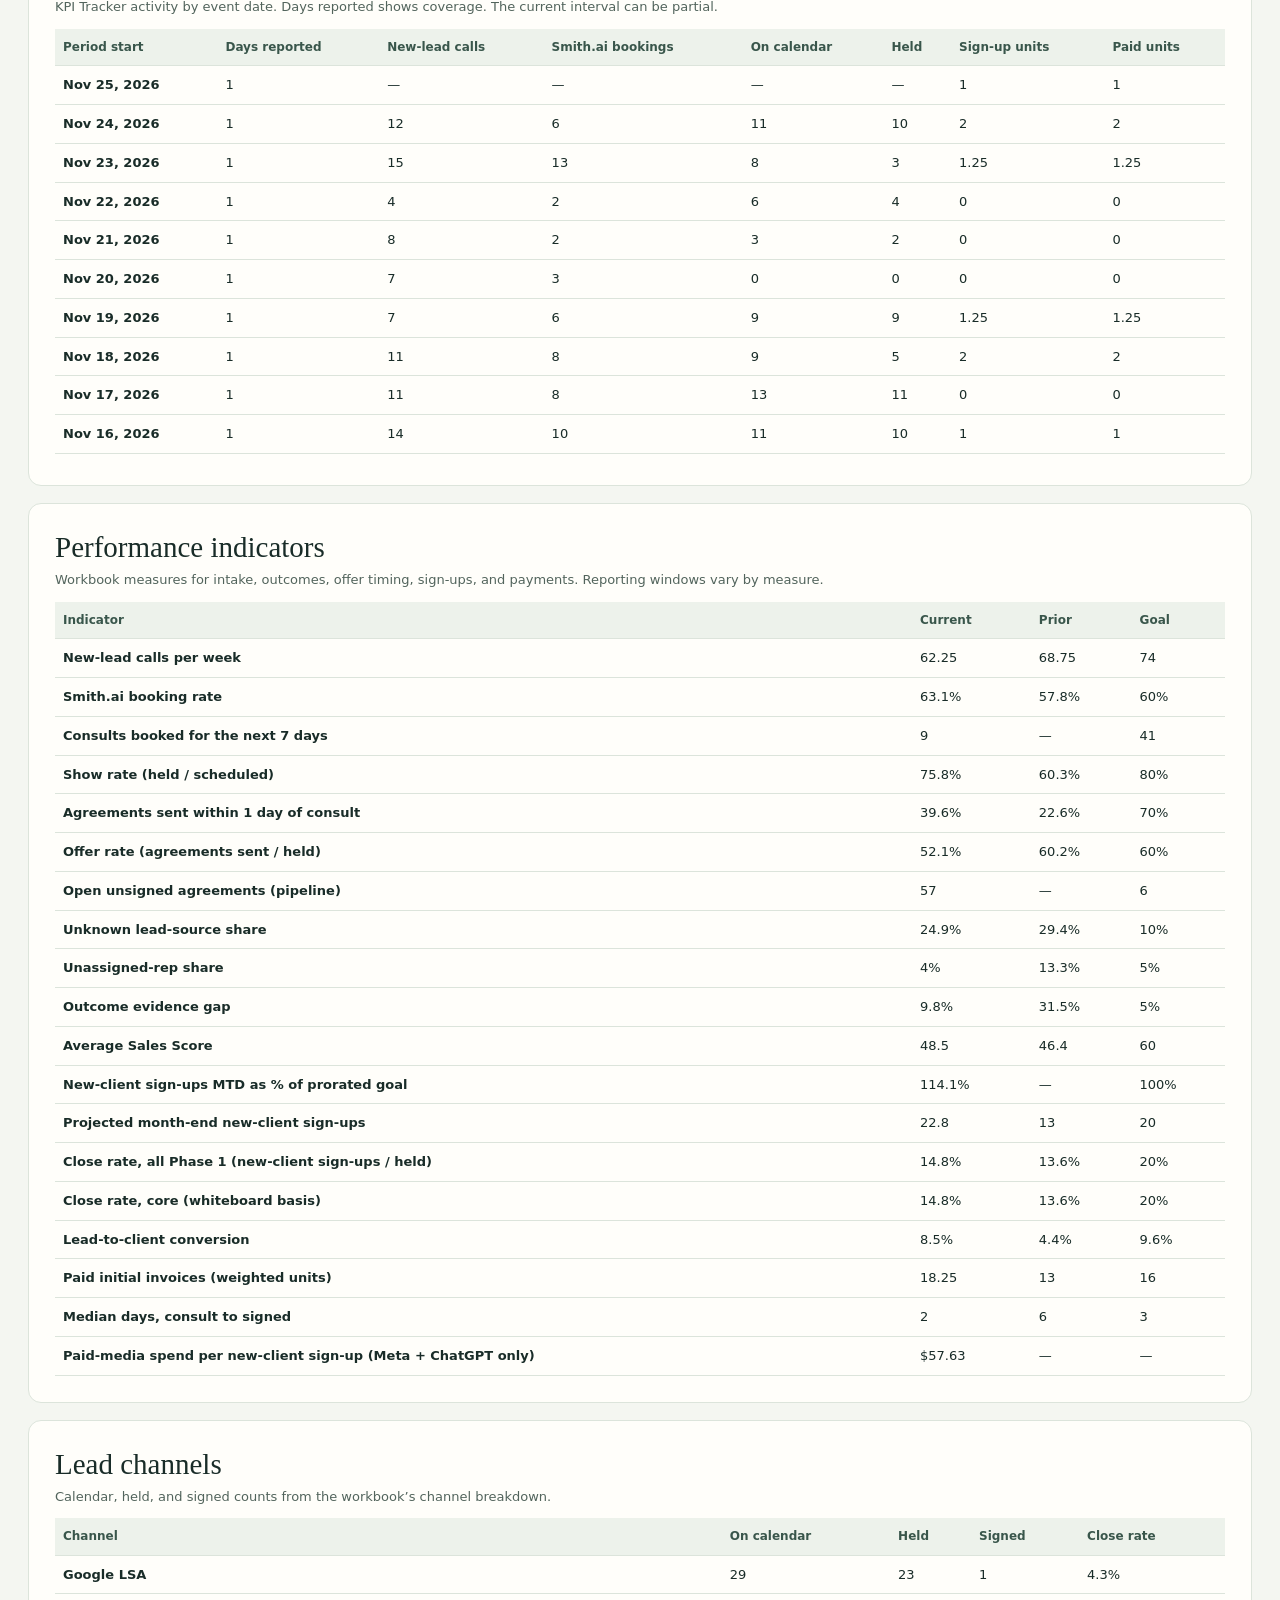
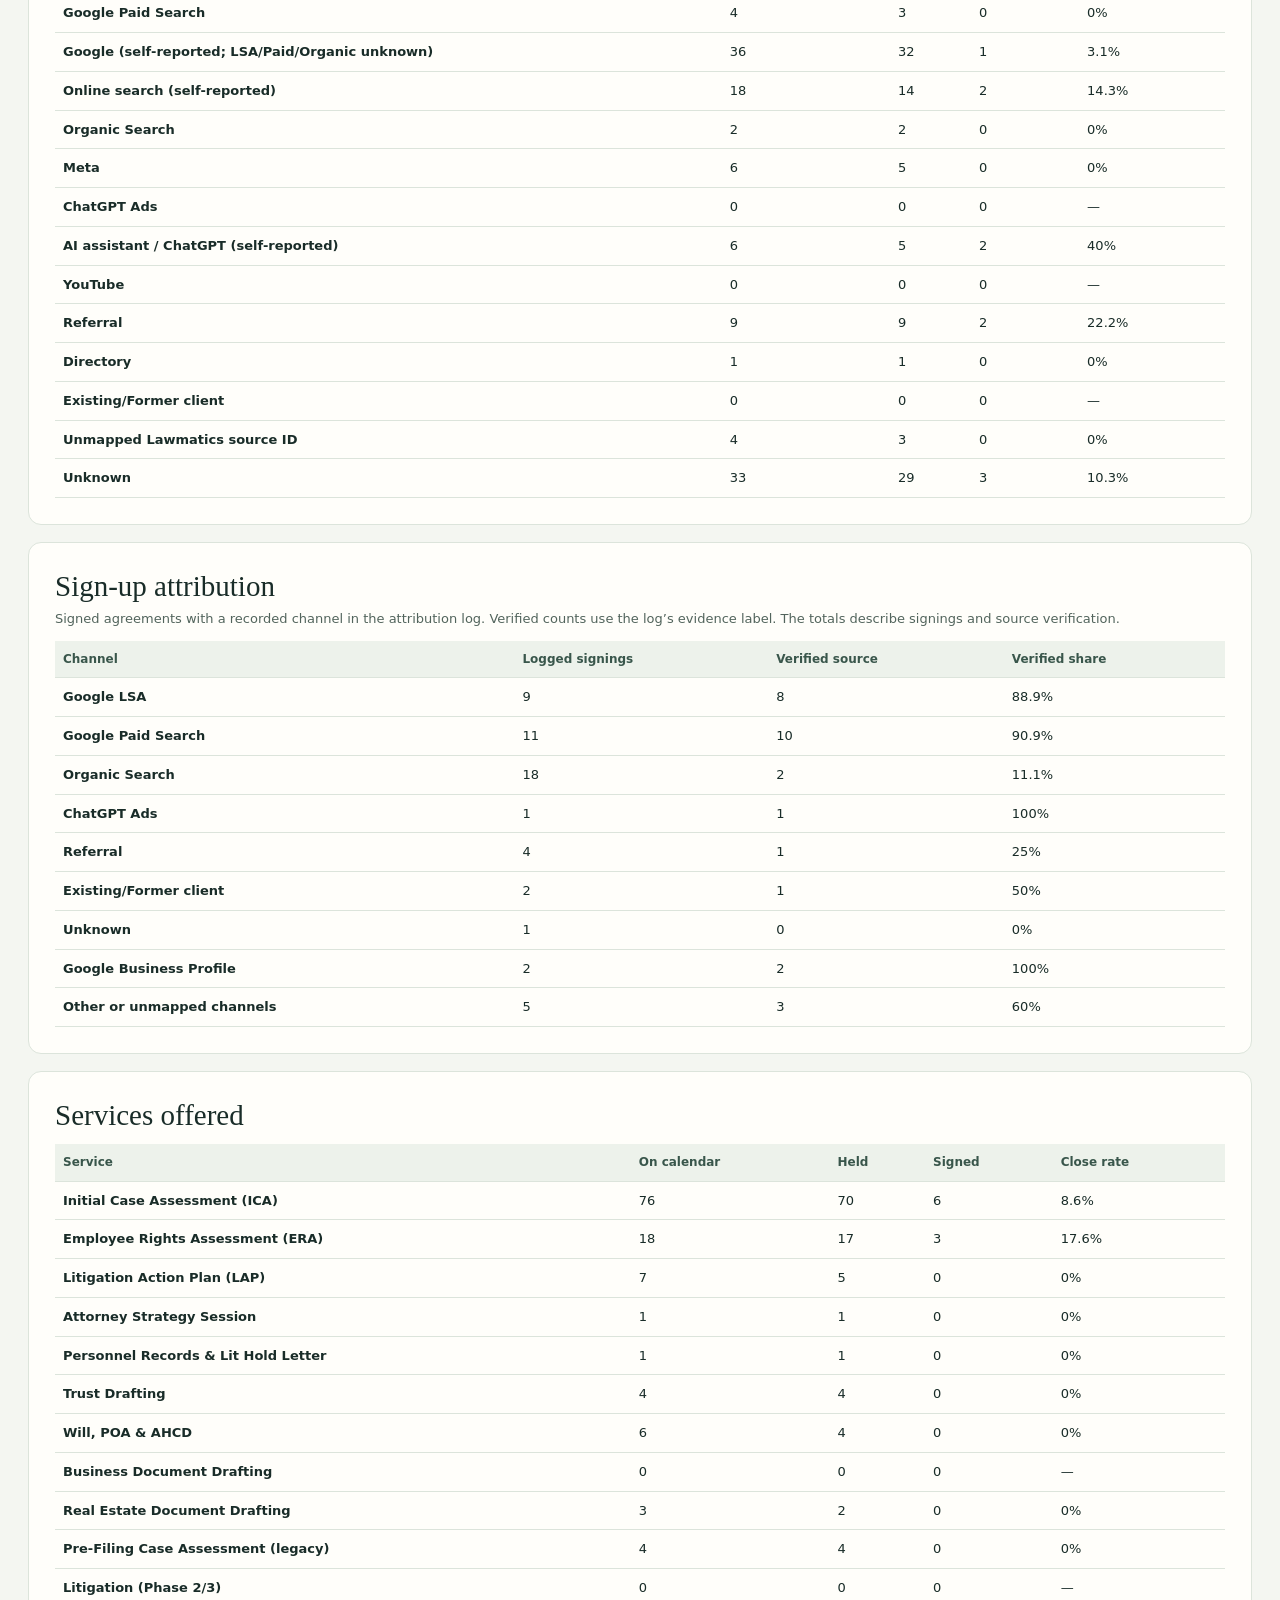
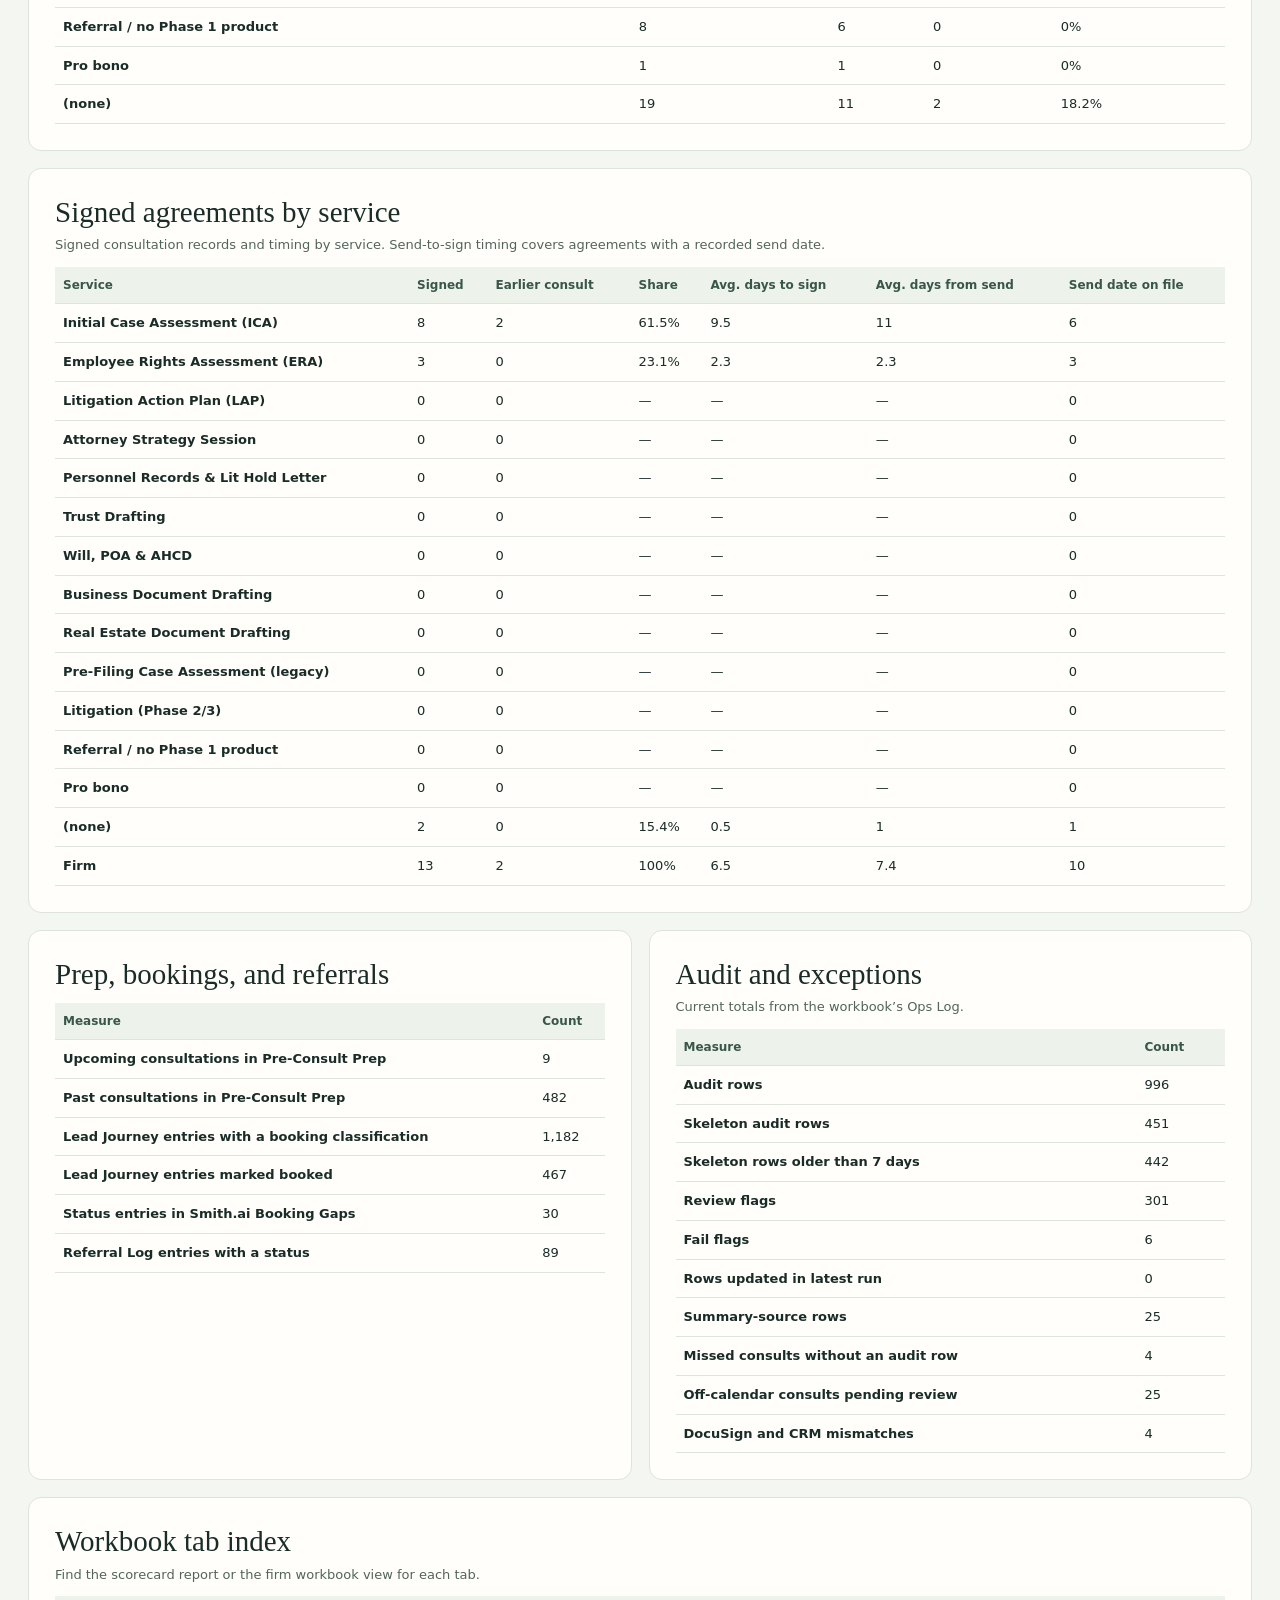
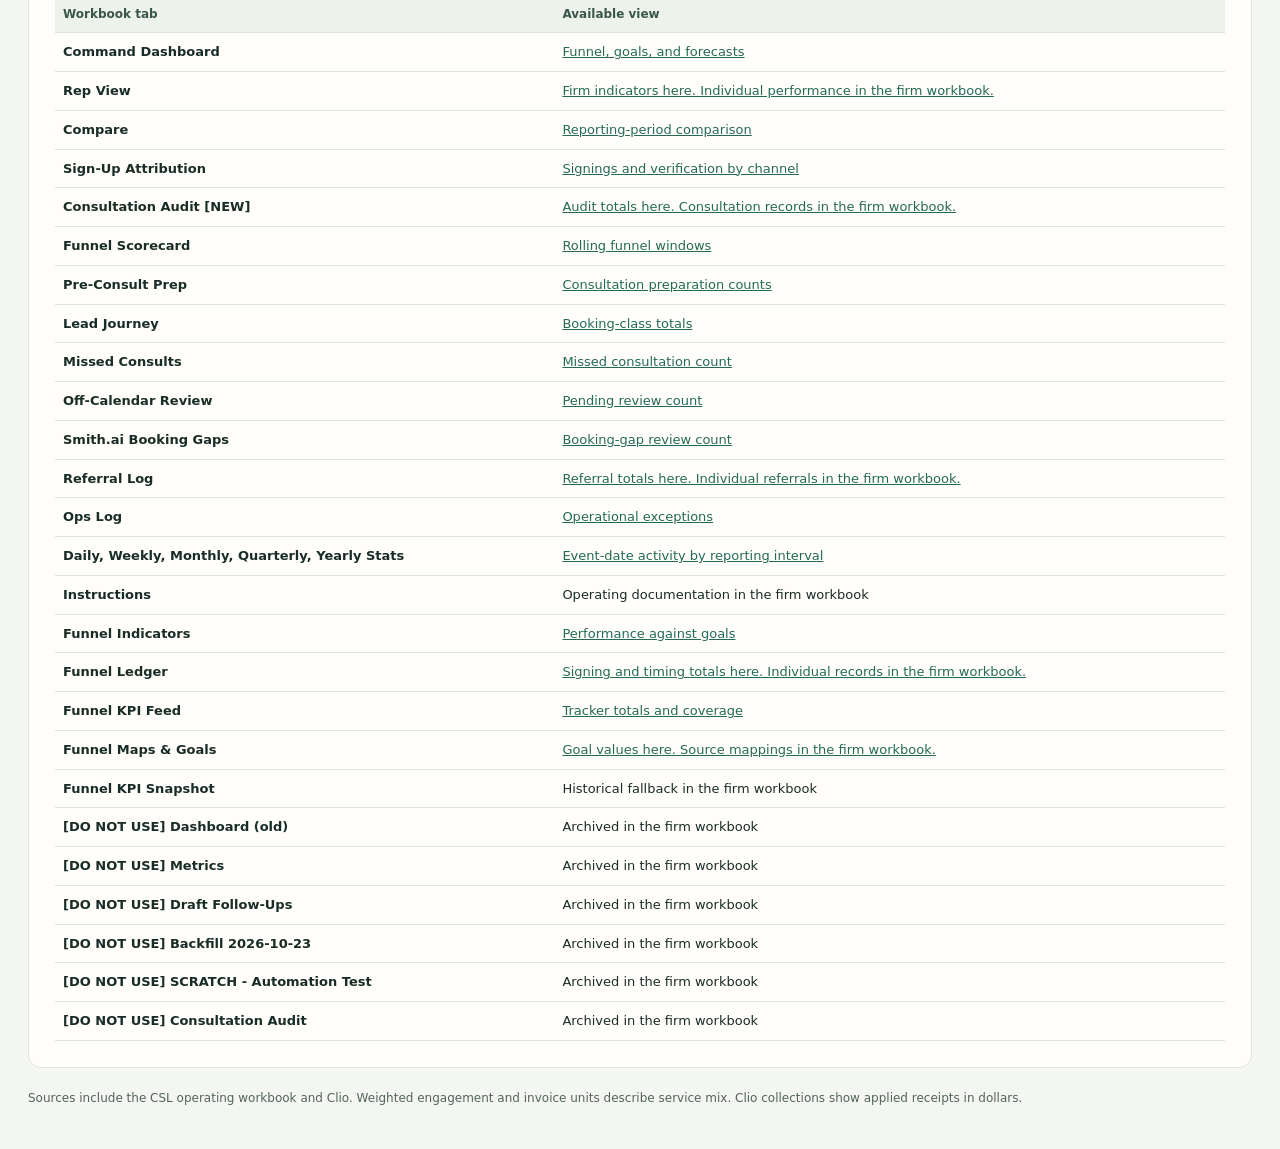
==== commit 2b9f6b01: "Automated refresh 2026-11-25" ====
--- a/operations/index.html
+++ b/operations/index.html
@@ -3,7 +3,7 @@
 <link rel="stylesheet" href="../operations.css?v=2320796f351a">
 <script src="../data-status.js?v=e63da4d74528" defer></script>
 <script src="../marketing-trends.js?v=c9885d0d2d49" defer></script>
-<script src="../operations.js?v=b75bc388b0f9" defer></script>
+<script src="../operations.js?v=a576958ecafa" defer></script>
 <style></style></head><body>
 <a class="skip" href="#main">Skip to scorecard</a>
 <header class="site-header">
@@ -13,8 +13,8 @@
       <a href="#overview">Overview</a><a href="#search">Search Console</a><a href="#analytics">GA4</a>
       <details class="report-menu"><summary>All reports</summary>
         <div class="report-menu-grid">
-          <div><strong>Marketing</strong><a href="#search">Search Console</a><a href="#analytics">Google Analytics</a><a href="#activity">Acquisition and spend</a><a href="#channels">Lead channels</a></div>
-          <div><strong>Operations</strong><a href="#funnel">Funnel and goals</a><a href="#follow-up">Follow-up</a><a href="#trends">Monthly trend</a><a href="#periods">Daily to quarterly activity</a><a href="#compare">Period comparison</a><a href="#rolling">Rolling windows</a><a href="#indicators">Performance indicators</a></div>
+          <div><strong>Marketing</strong><a href="#search">Search Console</a><a href="#analytics">Google Analytics</a><a href="#activity">Acquisition and spend</a><a href="#channels">Lead channels</a><a href="#attribution">Sign-up attribution</a></div>
+          <div><strong>Operations</strong><a href="#funnel">Funnel and goals</a><a href="#follow-up">Follow-up</a><a href="#trends">Monthly trend</a><a href="#periods">Daily to yearly activity</a><a href="#compare">Period comparison</a><a href="#rolling">Rolling windows</a><a href="#indicators">Performance indicators</a></div>
           <div><strong>Service and audit</strong><a href="#services">Services offered</a><a href="#signing">Signed agreements</a><a href="#intake">Prep, bookings, and referrals</a><a href="#audit">Audit and exceptions</a><a href="#collections">Collections</a><a href="#workbook">Workbook tab index</a></div>
         </div>
       </details>
@@ -81,13 +81,14 @@
   <section id="compare" class="panel report-section"><h2>Period comparison</h2><p class="caption">Workbook comparison by event date. The periods and values follow the workbook’s Compare view.</p><div id="comparison-table" class="table-wrap"></div></section>
   <section id="rolling" class="panel report-section"><h2>Rolling windows</h2><p class="caption">Current workbook period and trailing 30, 60, and 90 days.</p><div id="rolling-table" class="table-wrap"></div></section>
   <section id="periods" class="panel report-section">
-    <div class="panel-heading"><h2>Daily to quarterly activity</h2><label class="trend-picker" for="period-grain">Reporting interval<select id="period-grain">
-      <option value="daily">Daily</option><option value="weekly">Weekly</option><option value="monthly">Monthly</option><option value="quarterly">Quarterly</option>
+    <div class="panel-heading"><h2>Daily to yearly activity</h2><label class="trend-picker" for="period-grain">Reporting interval<select id="period-grain">
+      <option value="daily">Daily</option><option value="weekly">Weekly</option><option value="monthly">Monthly</option><option value="quarterly">Quarterly</option><option value="yearly">Yearly</option>
     </select></label></div>
     <p class="caption">KPI Tracker activity by event date. Days reported shows coverage. The current interval can be partial.</p><div id="periods-table" class="table-wrap long-table"></div>
   </section>
   <section id="indicators" class="panel report-section"><h2>Performance indicators</h2><p class="caption">Workbook measures for intake, outcomes, offer timing, sign-ups, and payments. Reporting windows vary by measure.</p><div id="indicators-table" class="table-wrap"></div></section>
   <section id="channels" class="panel report-section"><h2>Lead channels</h2><p class="caption">Calendar, held, and signed counts from the workbook’s channel breakdown.</p><div id="channel-table" class="table-wrap"></div></section>
+  <section id="attribution" class="panel report-section"><h2>Sign-up attribution</h2><p class="caption">Signed agreements with a recorded channel in the attribution log. Verified counts use the log’s evidence label. The totals describe signings and source verification.</p><div id="attribution-table" class="table-wrap"></div></section>
   <section id="services" class="panel report-section"><h2>Services offered</h2><div id="service-table" class="table-wrap"></div></section>
   <section id="signing" class="panel report-section"><h2>Signed agreements by service</h2><p class="caption">Signed consultation records and timing by service. Send-to-sign timing covers agreements with a recorded send date.</p><div id="signing-table" class="table-wrap"></div></section>
   <div class="split secondary">
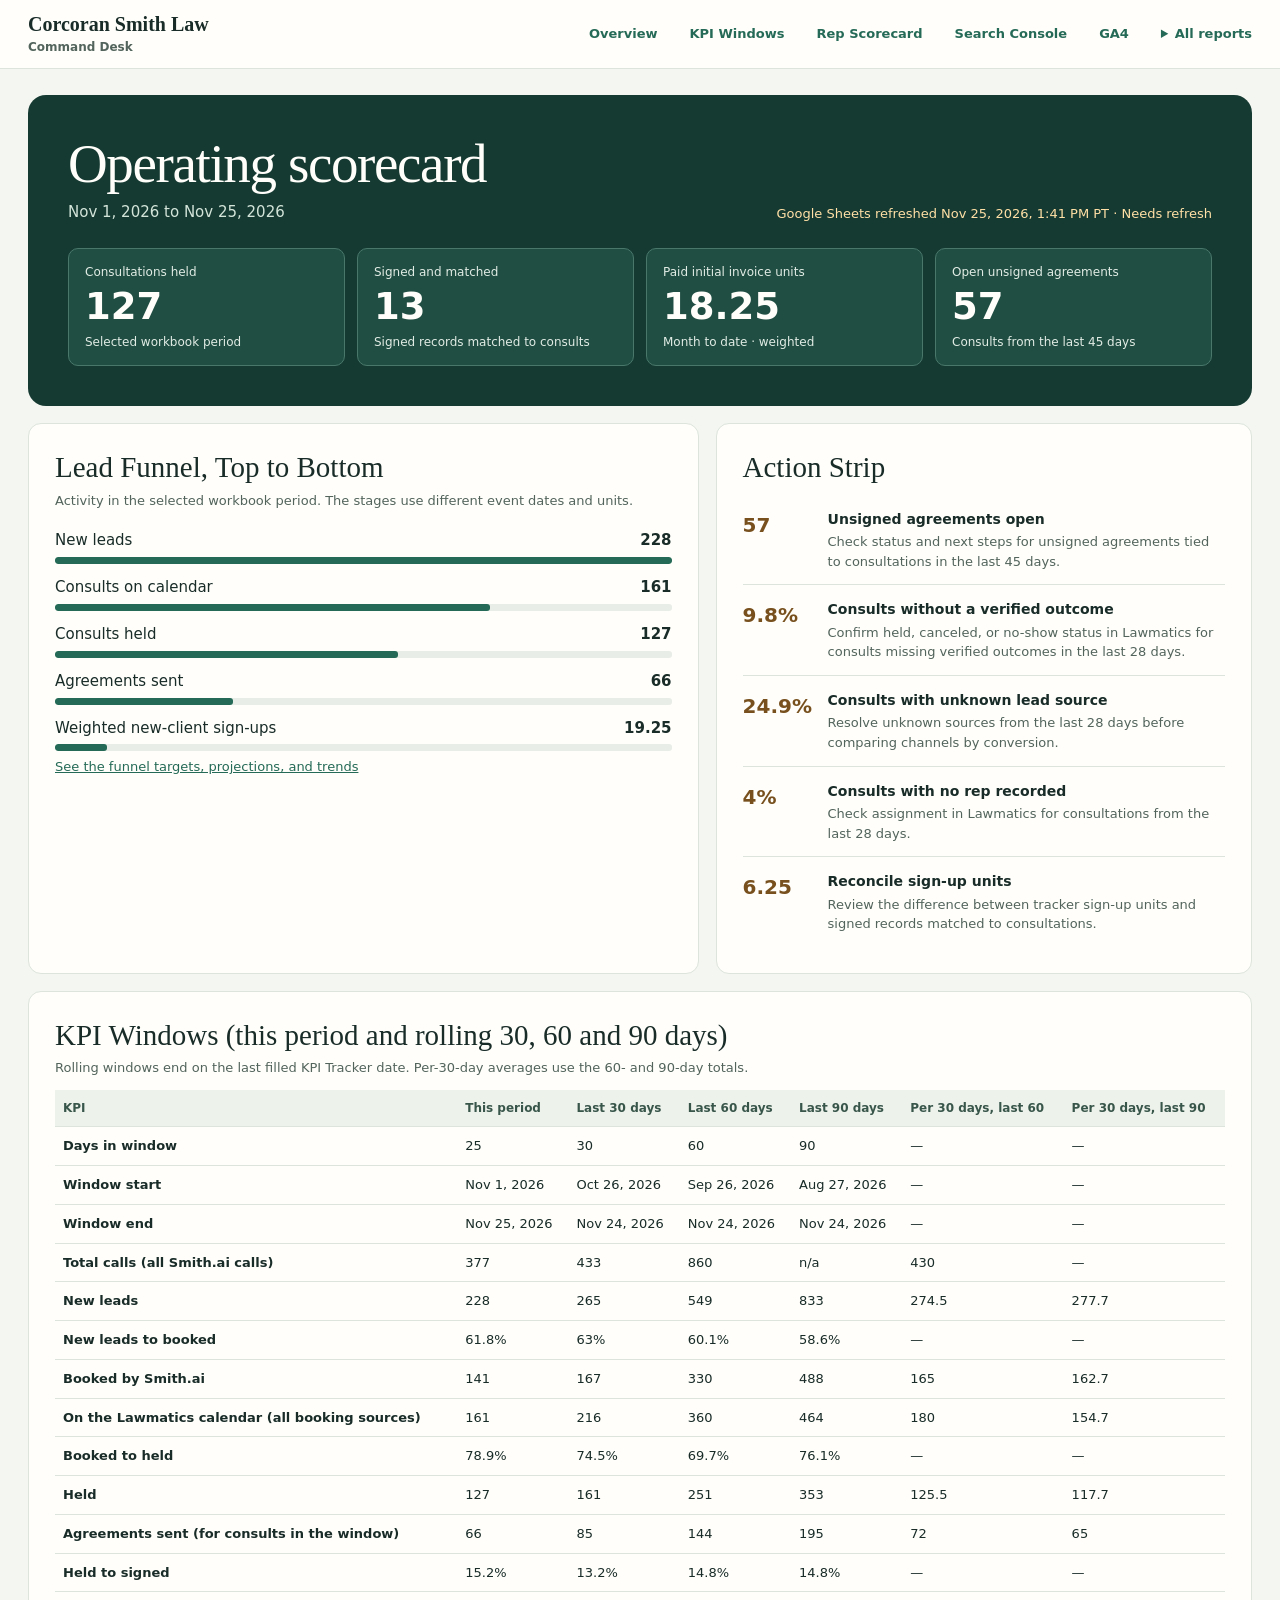
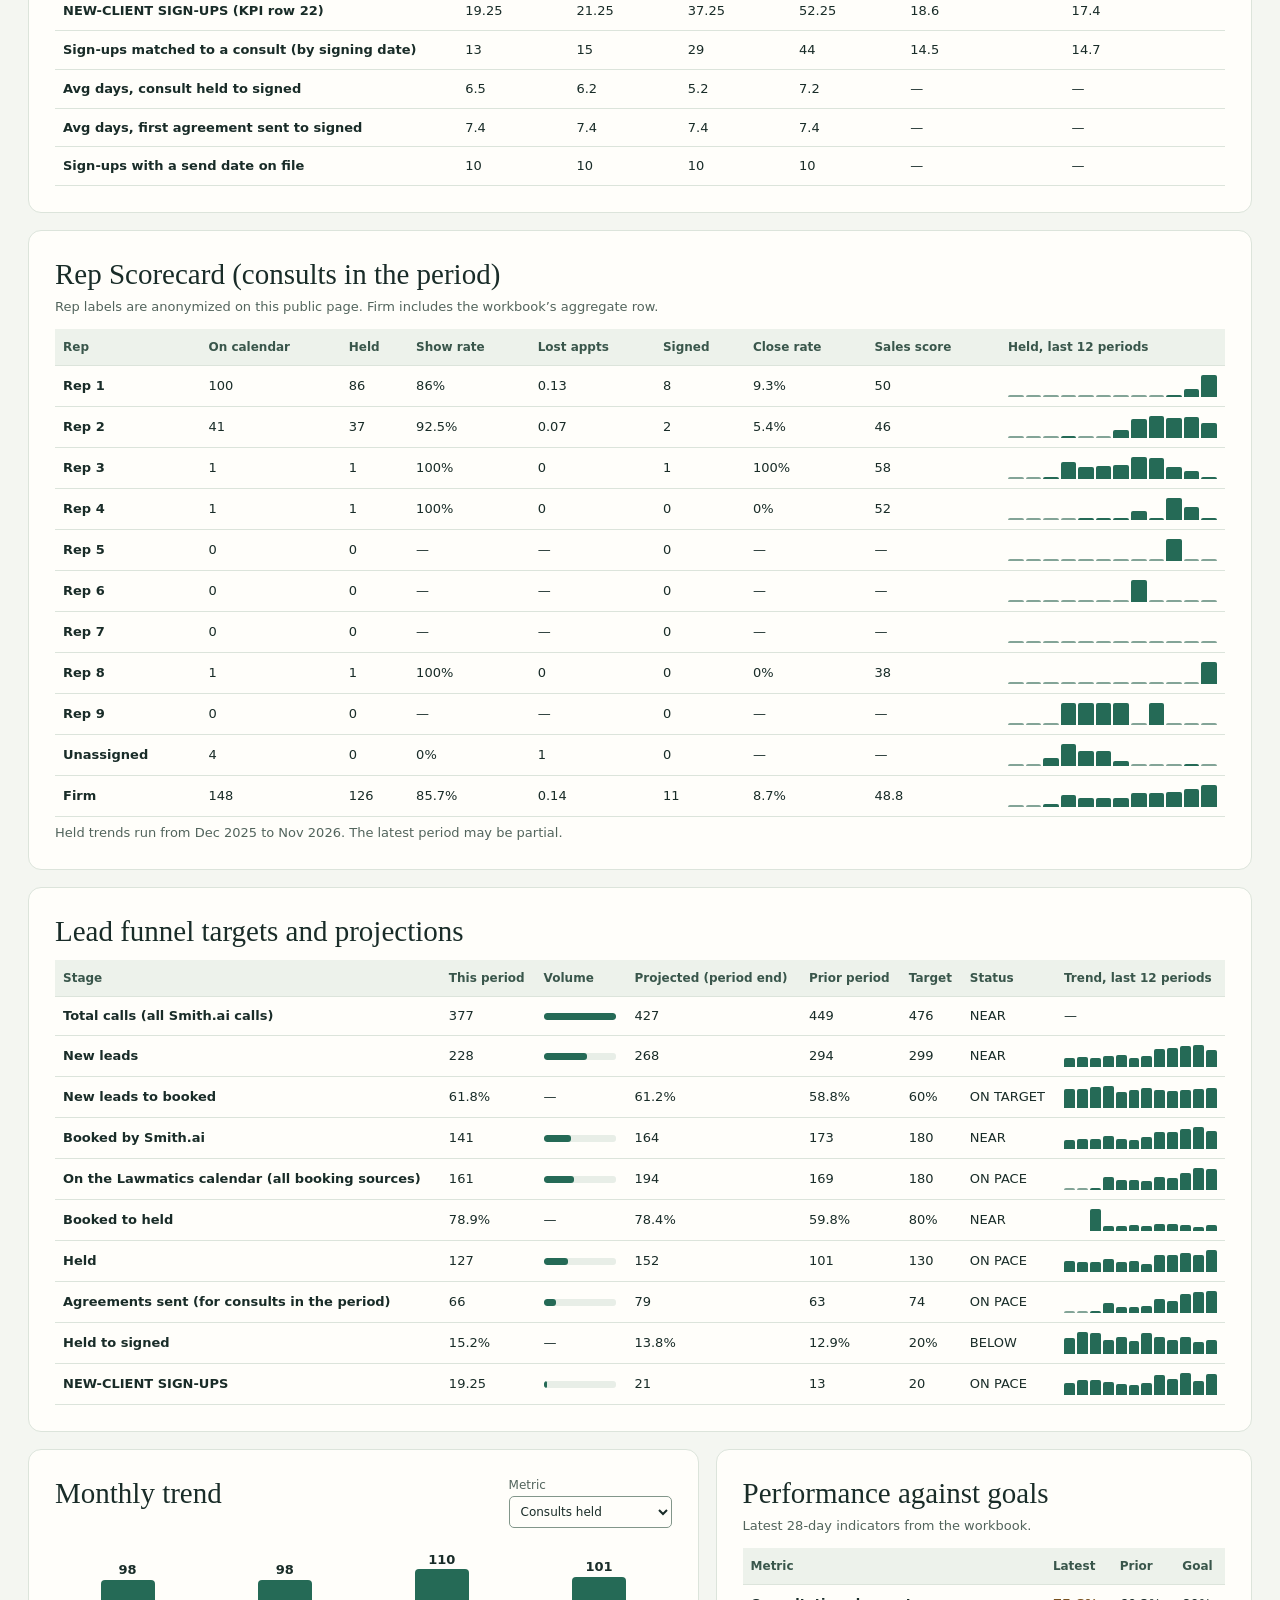
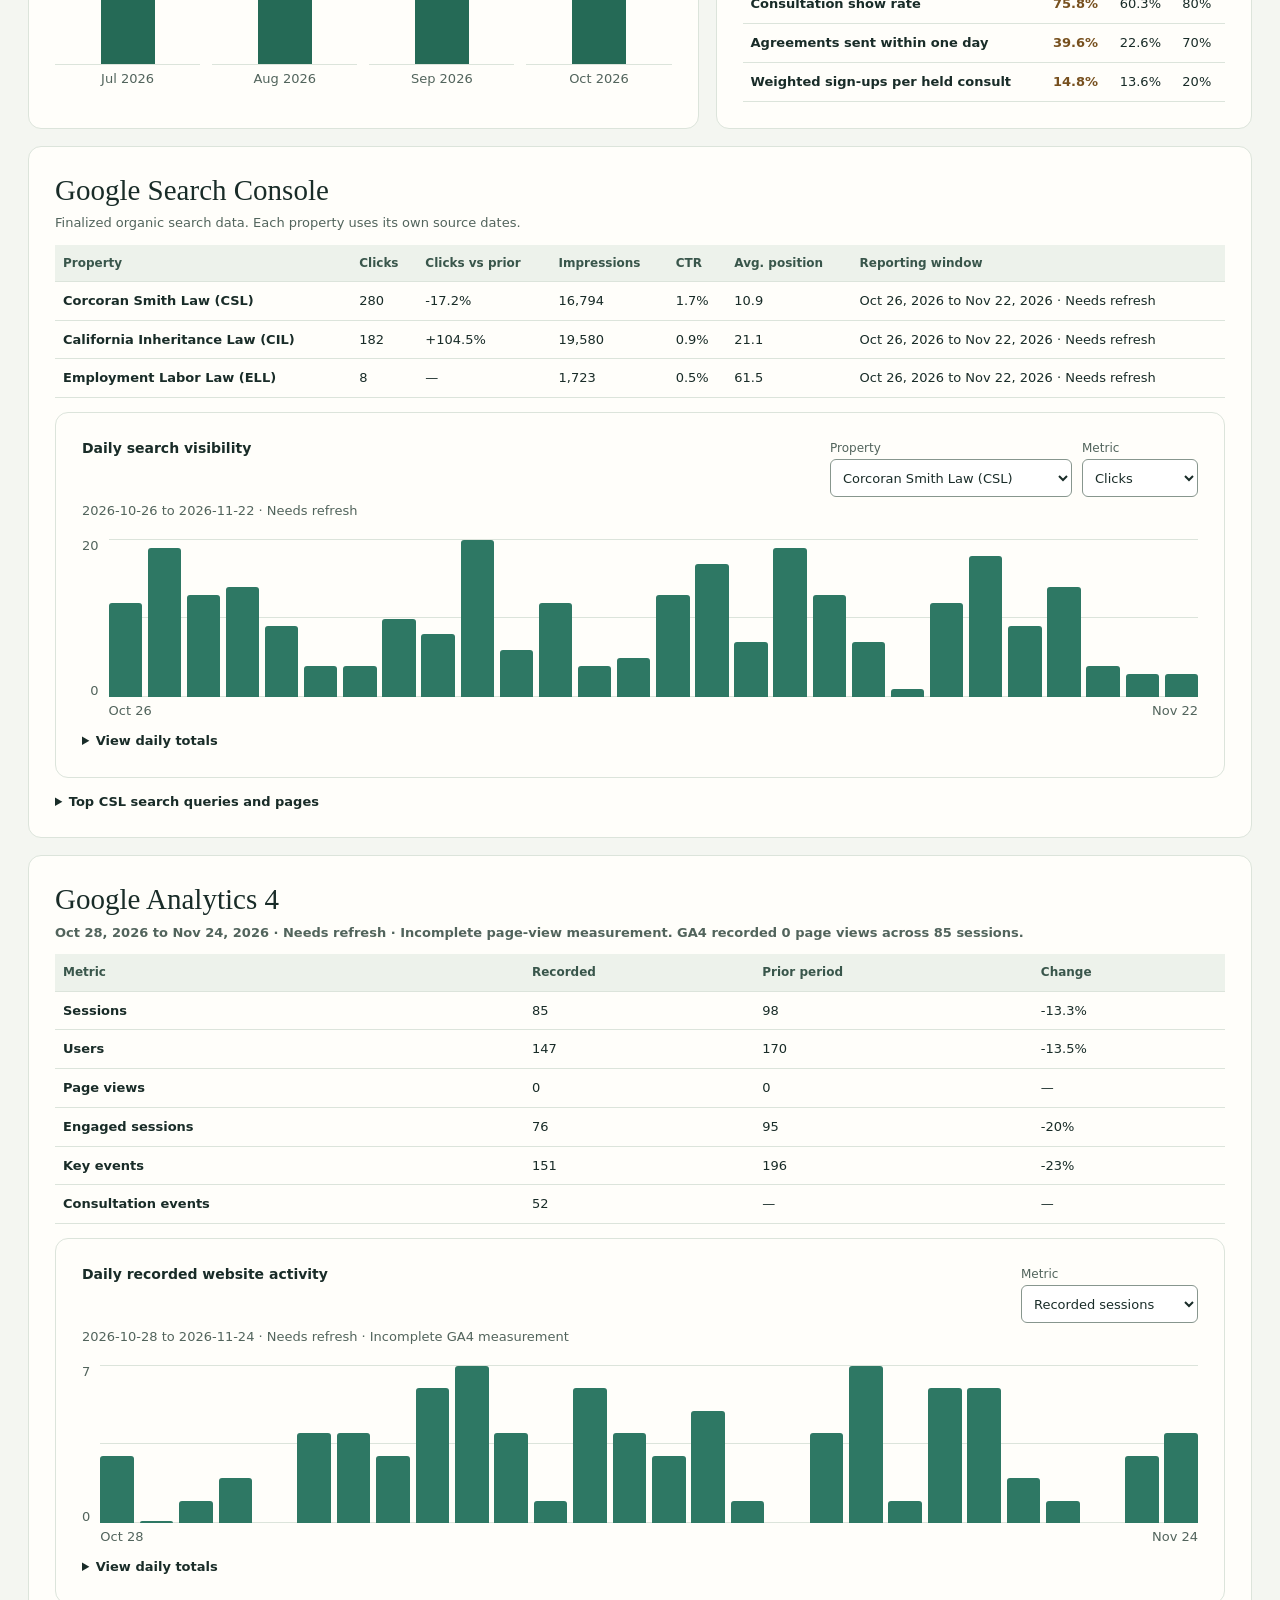
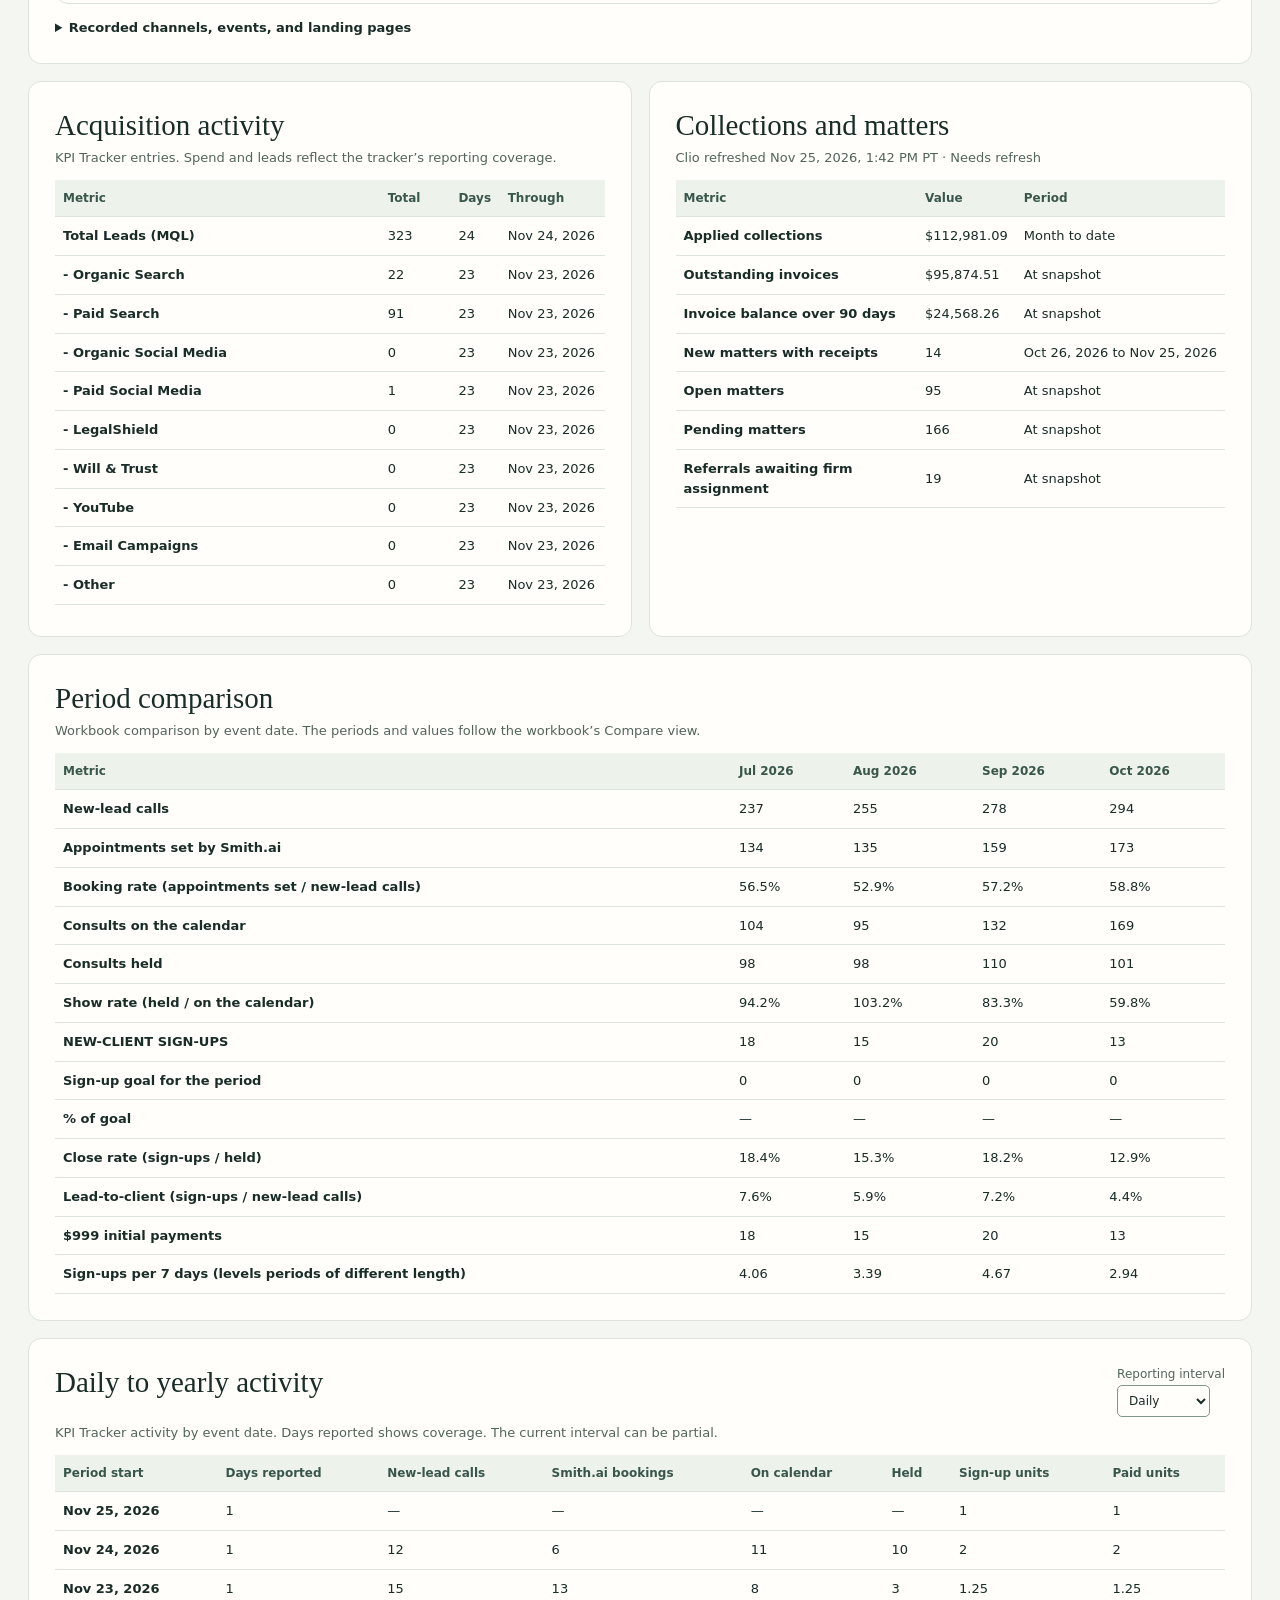
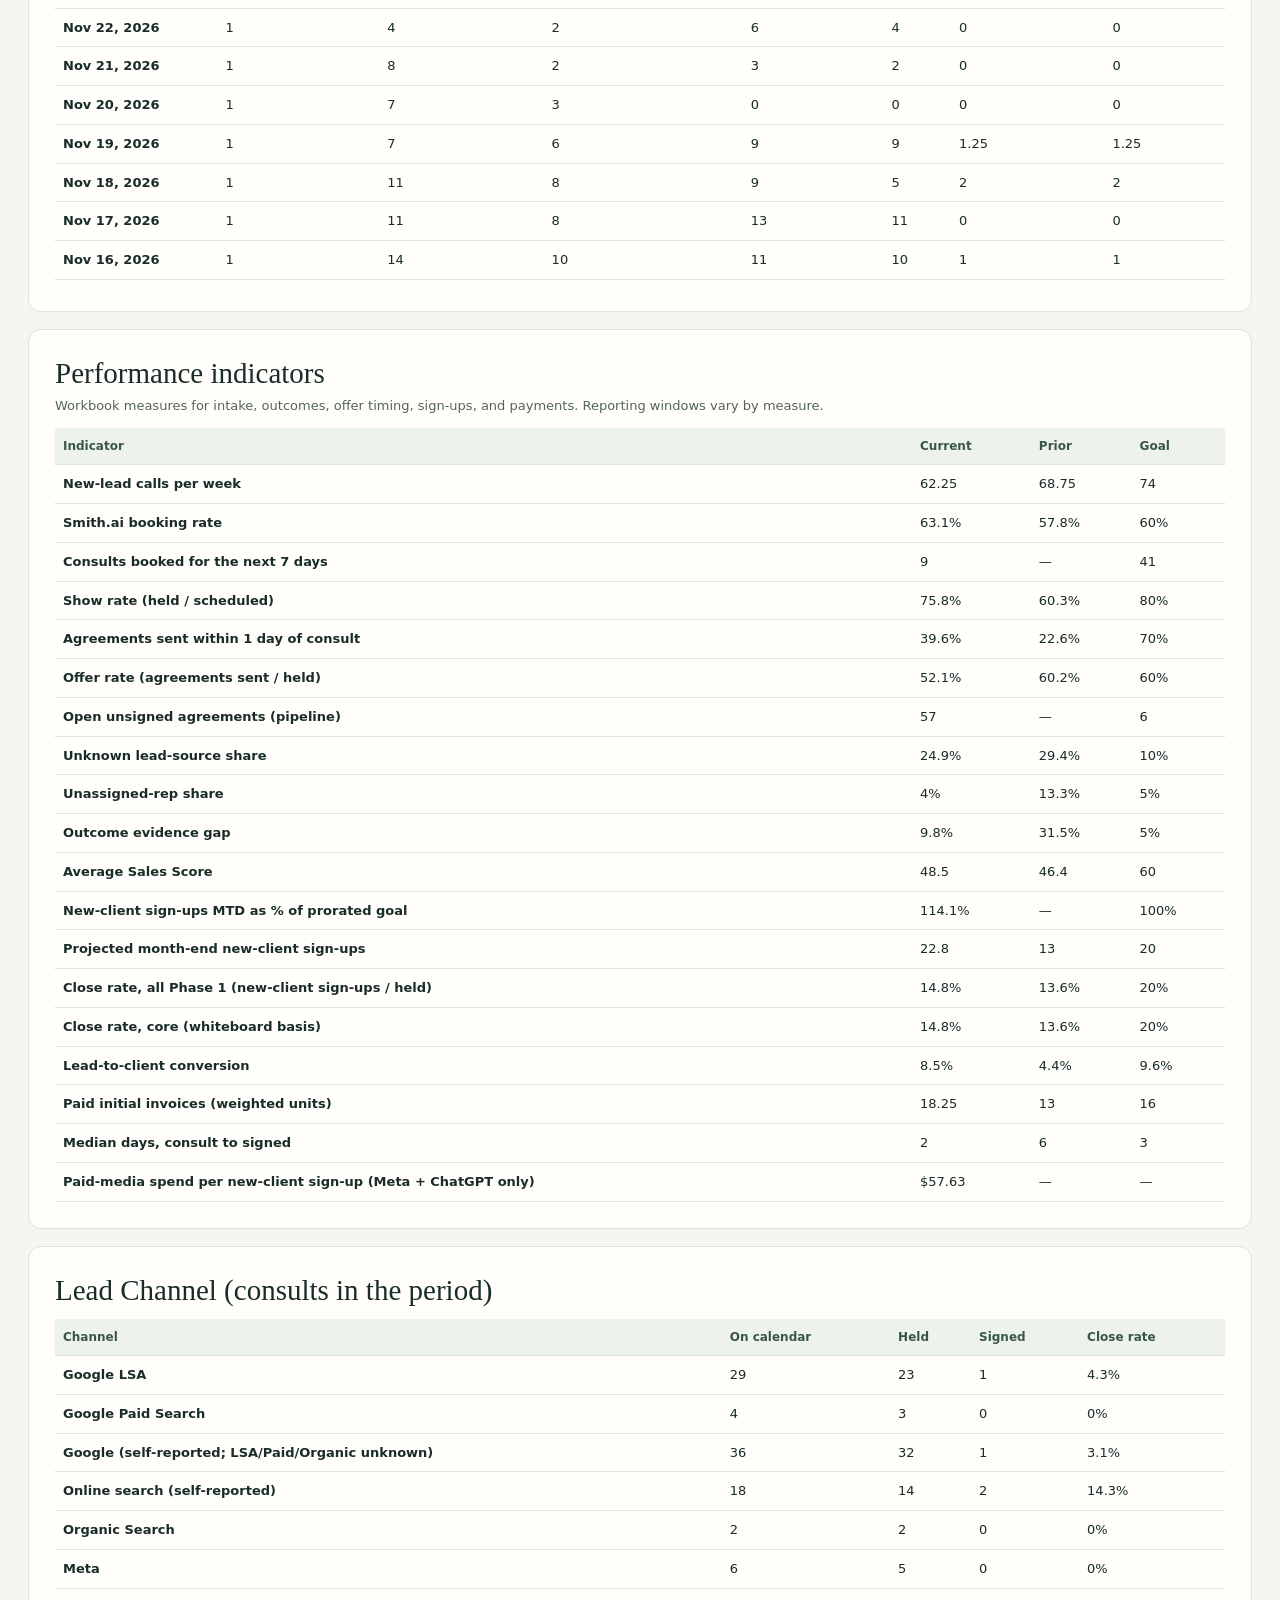
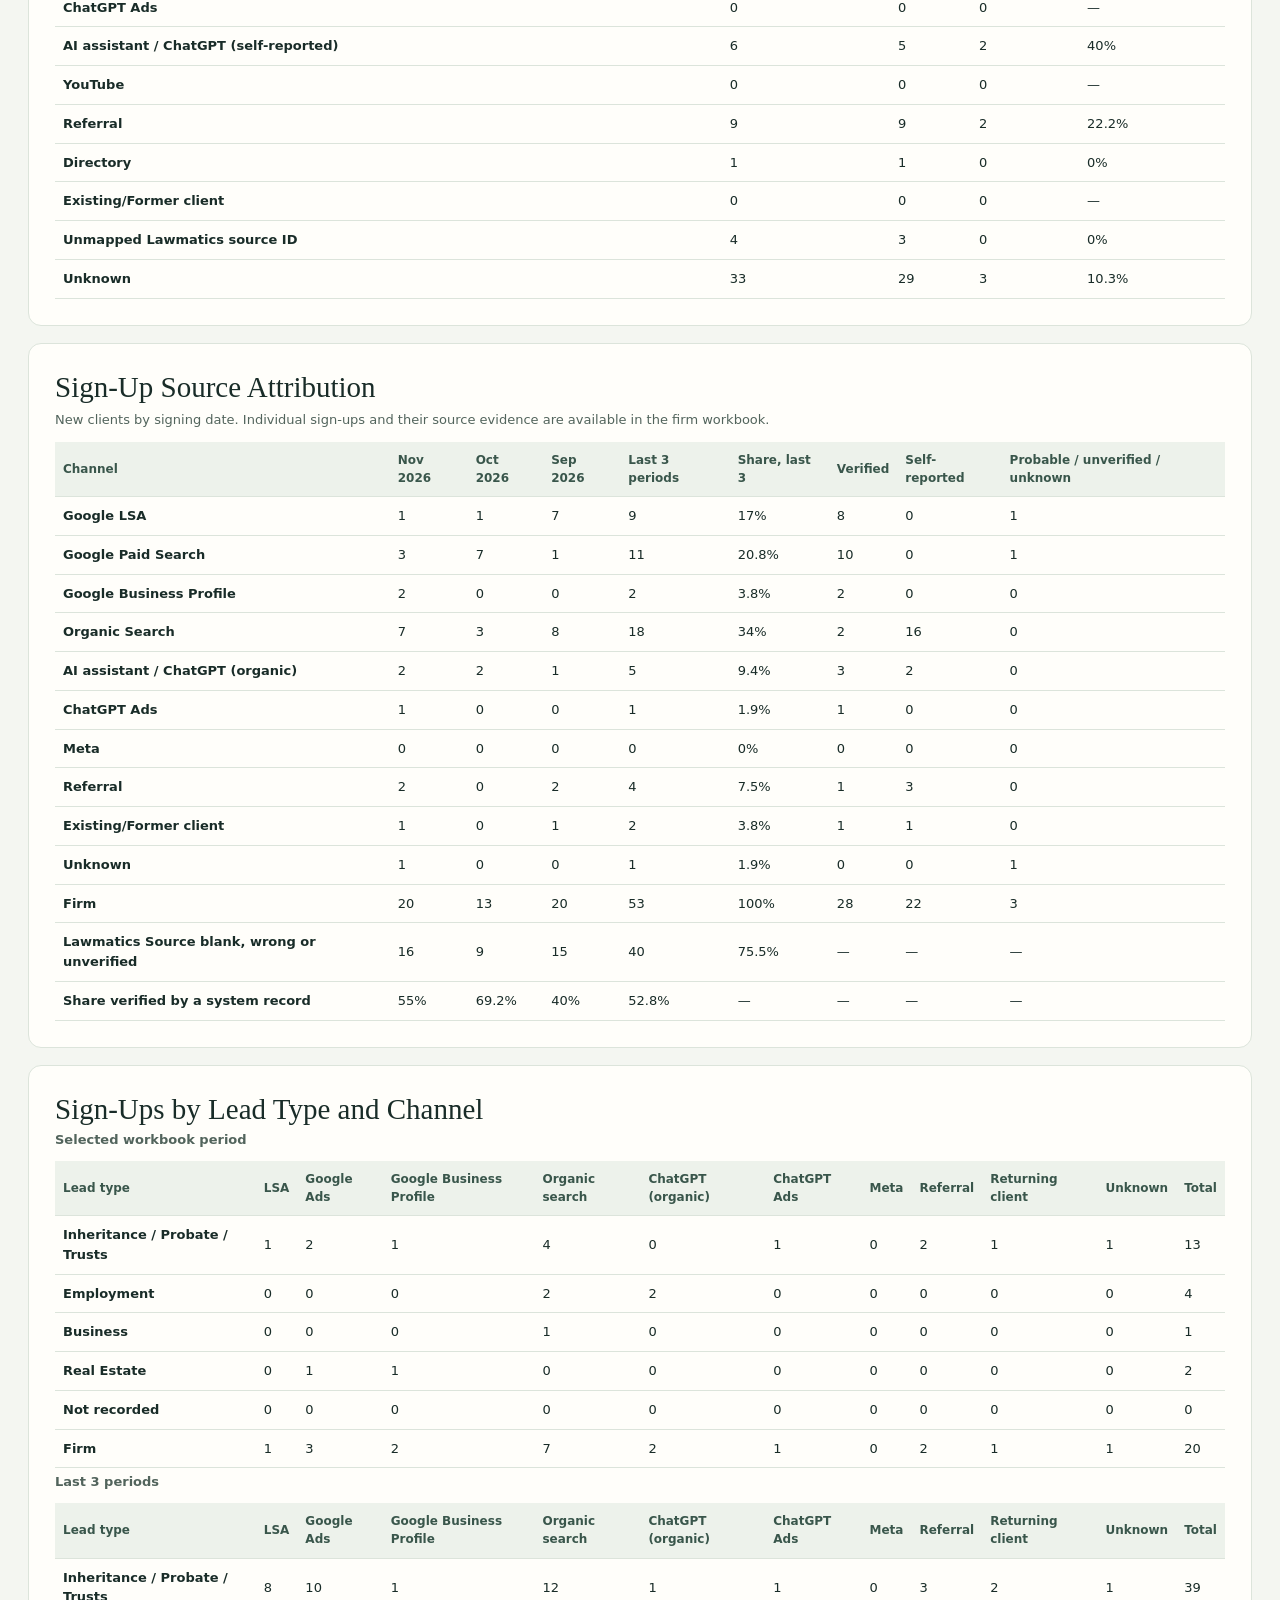
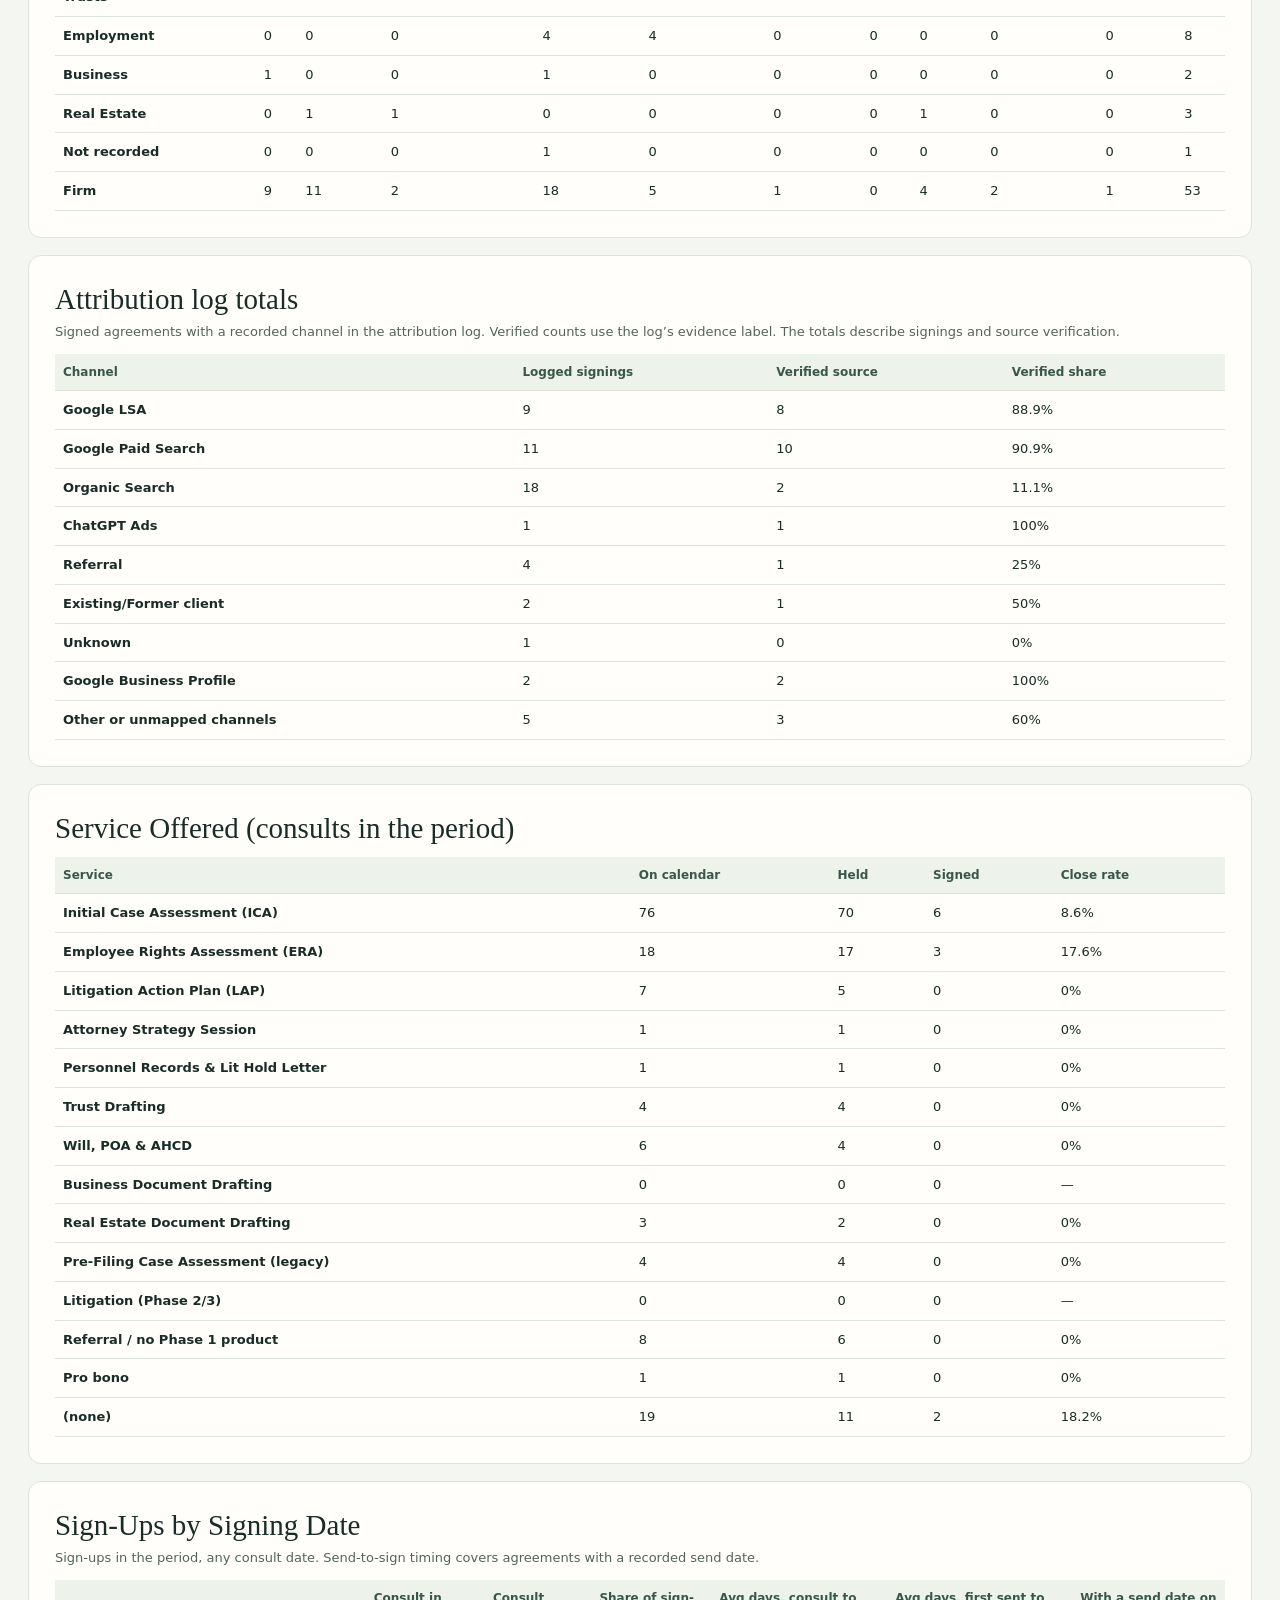
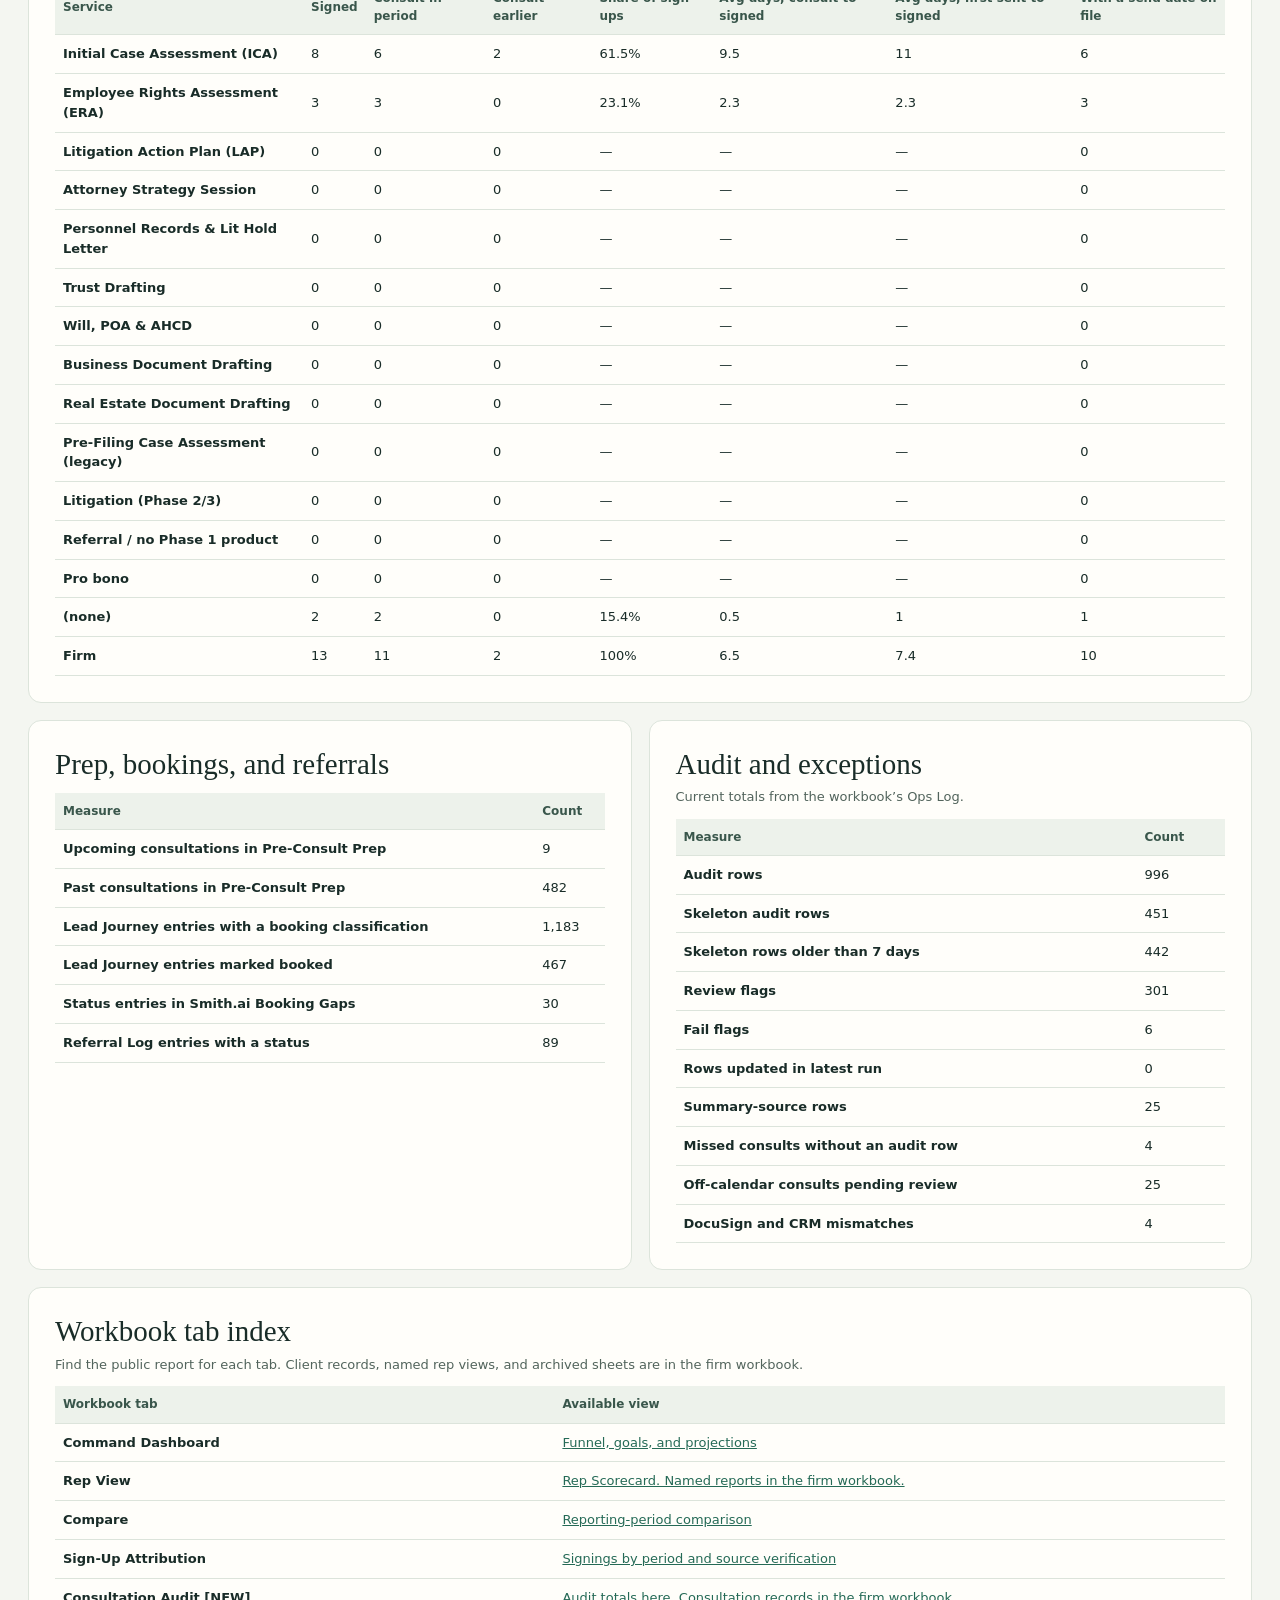
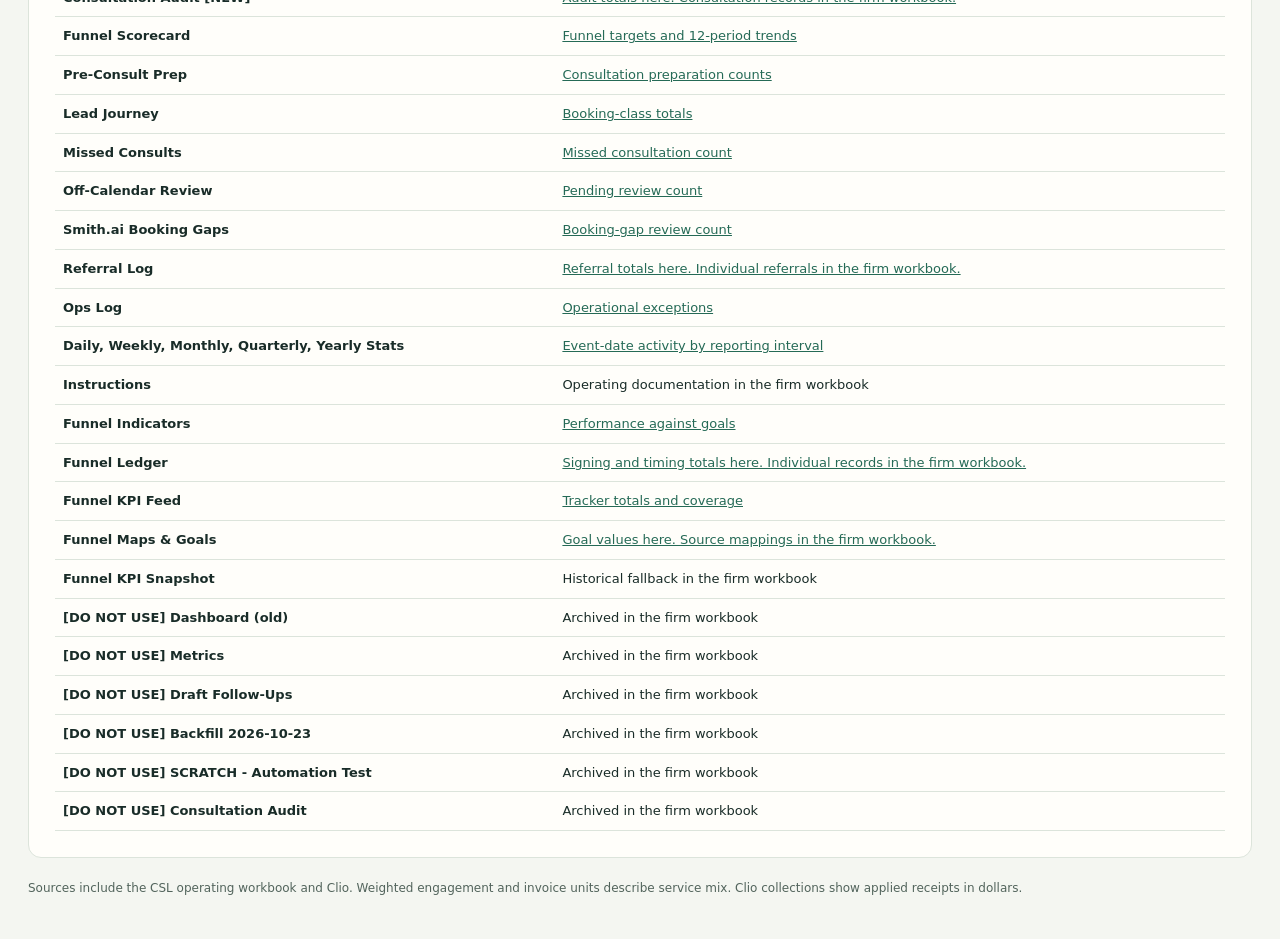
==== commit b8605a31: "Automated refresh 2026-11-25" ====
--- a/operations/index.html
+++ b/operations/index.html
@@ -1,21 +1,21 @@
 <!DOCTYPE html><html lang="en"><head><meta charset="utf-8"><meta name="robots" content="noindex, nofollow, noarchive, nosnippet"><meta name="viewport" content="width=device-width, initial-scale=1"><title>Operating scorecard · Corcoran Smith Law</title>
 <link rel="stylesheet" href="../growth.css?v=5cc06a6a7d2a">
-<link rel="stylesheet" href="../operations.css?v=2320796f351a">
+<link rel="stylesheet" href="../operations.css?v=df1955f5b159">
 <script src="../data-status.js?v=e63da4d74528" defer></script>
 <script src="../marketing-trends.js?v=c9885d0d2d49" defer></script>
-<script src="../operations.js?v=a576958ecafa" defer></script>
+<script src="../operations.js?v=c5914d25c282" defer></script>
 <style></style></head><body>
 <a class="skip" href="#main">Skip to scorecard</a>
 <header class="site-header">
   <div class="shell header-inner">
     <a class="brand" href="../">Corcoran Smith Law <span>Command Desk</span></a>
     <nav aria-label="Scorecard sections">
-      <a href="#overview">Overview</a><a href="#search">Search Console</a><a href="#analytics">GA4</a>
+      <a href="#overview">Overview</a><a href="#kpi-windows">KPI Windows</a><a href="#reps">Rep Scorecard</a><a href="#search">Search Console</a><a href="#analytics">GA4</a>
       <details class="report-menu"><summary>All reports</summary>
         <div class="report-menu-grid">
-          <div><strong>Marketing</strong><a href="#search">Search Console</a><a href="#analytics">Google Analytics</a><a href="#activity">Acquisition and spend</a><a href="#channels">Lead channels</a><a href="#attribution">Sign-up attribution</a></div>
-          <div><strong>Operations</strong><a href="#funnel">Funnel and goals</a><a href="#follow-up">Follow-up</a><a href="#trends">Monthly trend</a><a href="#periods">Daily to yearly activity</a><a href="#compare">Period comparison</a><a href="#rolling">Rolling windows</a><a href="#indicators">Performance indicators</a></div>
-          <div><strong>Service and audit</strong><a href="#services">Services offered</a><a href="#signing">Signed agreements</a><a href="#intake">Prep, bookings, and referrals</a><a href="#audit">Audit and exceptions</a><a href="#collections">Collections</a><a href="#workbook">Workbook tab index</a></div>
+          <div><strong>Marketing</strong><a href="#search">Search Console</a><a href="#analytics">Google Analytics</a><a href="#activity">Acquisition and spend</a><a href="#channels">Lead Channel</a><a href="#source-attribution">Sign-Up Source Attribution</a><a href="#lead-type-channel">Sign-Ups by Lead Type and Channel</a><a href="#attribution">Attribution log totals</a></div>
+          <div><strong>Operations</strong><a href="#funnel">Lead Funnel, Top to Bottom</a><a href="#reps">Rep Scorecard (consults in the period)</a><a href="#kpi-windows">KPI Windows</a><a href="#follow-up">Action Strip</a><a href="#trends">Monthly trend</a><a href="#periods">Daily to yearly activity</a><a href="#compare">Period comparison</a><a href="#indicators">Performance indicators</a></div>
+          <div><strong>Service and audit</strong><a href="#services">Service Offered</a><a href="#signing">Sign-Ups by Signing Date</a><a href="#intake">Prep, bookings, and referrals</a><a href="#audit">Audit and exceptions</a><a href="#collections">Collections</a><a href="#workbook">Workbook tab index</a></div>
         </div>
       </details>
     </nav>
@@ -31,16 +31,30 @@
   </section>
   <div class="split">
     <section id="funnel" class="panel" aria-labelledby="funnel-title">
-      <h2 id="funnel-title">From lead to agreement</h2>
+      <h2 id="funnel-title">Lead Funnel, Top to Bottom</h2>
       <p class="caption">Activity in the selected workbook period. The stages use different event dates and units.</p>
       <div id="funnel-steps" class="funnel-steps"></div>
-      <details class="report-detail"><summary>Funnel goals and projection</summary><div id="funnel-table" class="table-wrap"></div></details>
+      <p class="caption"><a href="#funnel-detail">See the funnel targets, projections, and trends</a></p>
     </section>
     <section id="follow-up" class="panel" aria-labelledby="follow-up-title">
-      <h2 id="follow-up-title">What to follow up on</h2>
+      <h2 id="follow-up-title">Action Strip</h2>
       <div id="follow-up-items" class="follow-up-items"></div>
     </section>
   </div>
+  <section id="kpi-windows" class="panel report-section" aria-labelledby="windows-title">
+    <span id="rolling" class="anchor-alias" aria-hidden="true"></span>
+    <h2 id="windows-title">KPI Windows (this period and rolling 30, 60 and 90 days)</h2>
+    <p class="caption">Rolling windows end on the last filled KPI Tracker date. Per-30-day averages use the 60- and 90-day totals.</p>
+    <div id="rolling-table" class="table-wrap"></div>
+  </section>
+  <section id="reps" class="panel report-section" aria-labelledby="rep-title">
+    <h2 id="rep-title">Rep Scorecard (consults in the period)</h2>
+    <p class="caption">Rep labels are anonymized on this public page. Firm includes the workbook’s aggregate row.</p>
+    <div id="rep-table" class="table-wrap"></div><p id="rep-trend-period" class="caption"></p>
+  </section>
+  <section id="funnel-detail" class="panel report-section" aria-labelledby="funnel-detail-title">
+    <h2 id="funnel-detail-title">Lead funnel targets and projections</h2><div id="funnel-table" class="table-wrap"></div>
+  </section>
   <div class="split">
     <section id="trends" class="panel" aria-labelledby="trend-title">
       <div class="panel-heading"><h2 id="trend-title">Monthly trend</h2>
@@ -79,7 +93,6 @@
     </section>
   </div>
   <section id="compare" class="panel report-section"><h2>Period comparison</h2><p class="caption">Workbook comparison by event date. The periods and values follow the workbook’s Compare view.</p><div id="comparison-table" class="table-wrap"></div></section>
-  <section id="rolling" class="panel report-section"><h2>Rolling windows</h2><p class="caption">Current workbook period and trailing 30, 60, and 90 days.</p><div id="rolling-table" class="table-wrap"></div></section>
   <section id="periods" class="panel report-section">
     <div class="panel-heading"><h2>Daily to yearly activity</h2><label class="trend-picker" for="period-grain">Reporting interval<select id="period-grain">
       <option value="daily">Daily</option><option value="weekly">Weekly</option><option value="monthly">Monthly</option><option value="quarterly">Quarterly</option><option value="yearly">Yearly</option>
@@ -87,16 +100,21 @@
     <p class="caption">KPI Tracker activity by event date. Days reported shows coverage. The current interval can be partial.</p><div id="periods-table" class="table-wrap long-table"></div>
   </section>
   <section id="indicators" class="panel report-section"><h2>Performance indicators</h2><p class="caption">Workbook measures for intake, outcomes, offer timing, sign-ups, and payments. Reporting windows vary by measure.</p><div id="indicators-table" class="table-wrap"></div></section>
-  <section id="channels" class="panel report-section"><h2>Lead channels</h2><p class="caption">Calendar, held, and signed counts from the workbook’s channel breakdown.</p><div id="channel-table" class="table-wrap"></div></section>
-  <section id="attribution" class="panel report-section"><h2>Sign-up attribution</h2><p class="caption">Signed agreements with a recorded channel in the attribution log. Verified counts use the log’s evidence label. The totals describe signings and source verification.</p><div id="attribution-table" class="table-wrap"></div></section>
-  <section id="services" class="panel report-section"><h2>Services offered</h2><div id="service-table" class="table-wrap"></div></section>
-  <section id="signing" class="panel report-section"><h2>Signed agreements by service</h2><p class="caption">Signed consultation records and timing by service. Send-to-sign timing covers agreements with a recorded send date.</p><div id="signing-table" class="table-wrap"></div></section>
+  <section id="channels" class="panel report-section"><h2>Lead Channel (consults in the period)</h2><div id="channel-table" class="table-wrap"></div></section>
+  <section id="source-attribution" class="panel report-section"><h2>Sign-Up Source Attribution</h2><p class="caption">New clients by signing date. Individual sign-ups and their source evidence are available in the firm workbook.</p><div id="source-attribution-table" class="table-wrap"></div></section>
+  <section id="lead-type-channel" class="panel report-section"><h2>Sign-Ups by Lead Type and Channel</h2>
+    <h3 class="caption">Selected workbook period</h3><div id="lead-type-current" class="table-wrap"></div>
+    <h3 class="caption">Last 3 periods</h3><div id="lead-type-last-three" class="table-wrap"></div>
+  </section>
+  <section id="attribution" class="panel report-section"><h2>Attribution log totals</h2><p class="caption">Signed agreements with a recorded channel in the attribution log. Verified counts use the log’s evidence label. The totals describe signings and source verification.</p><div id="attribution-table" class="table-wrap"></div></section>
+  <section id="services" class="panel report-section"><h2>Service Offered (consults in the period)</h2><div id="service-table" class="table-wrap"></div></section>
+  <section id="signing" class="panel report-section"><h2>Sign-Ups by Signing Date</h2><p class="caption">Sign-ups in the period, any consult date. Send-to-sign timing covers agreements with a recorded send date.</p><div id="signing-table" class="table-wrap"></div></section>
   <div class="split secondary">
     <section id="intake" class="panel"><h2>Prep, bookings, and referrals</h2><div id="intake-table" class="table-wrap"></div></section>
     <section id="audit" class="panel"><h2>Audit and exceptions</h2><p class="caption">Current totals from the workbook’s Ops Log.</p><div id="audit-table" class="table-wrap"></div></section>
   </div>
   <section id="workbook" class="panel report-section" aria-labelledby="workbook-title">
-    <h2 id="workbook-title">Workbook tab index</h2><p class="caption">Find the scorecard report or the firm workbook view for each tab.</p><div id="workbook-index" class="table-wrap"></div>
+    <h2 id="workbook-title">Workbook tab index</h2><p class="caption">Find the public report for each tab. Client records, named rep views, and archived sheets are in the firm workbook.</p><div id="workbook-index" class="table-wrap"></div>
   </section>
   <footer>Sources include the CSL operating workbook and Clio. Weighted engagement and invoice units describe service mix. Clio collections show applied receipts in dollars.</footer>
 </main>
--- a/operations.css
+++ b/operations.css
@@ -50,7 +50,8 @@
 .split { display: grid; grid-template-columns: 1.25fr 1fr; gap: 17px; margin-top: 17px; }
 .split.secondary { grid-template-columns: 1fr 1fr; }
 .panel { min-width: 0; padding: clamp(16px, 2.2vw, 26px); background: var(--paper); border: 1px solid var(--line); border-radius: 13px; }
-main section[id] { scroll-margin-top: 94px; }
+main section[id], .anchor-alias { scroll-margin-top: 94px; }
+.anchor-alias { display: block; height: 0; }
 .report-section { margin-top: 17px; }
 .report-detail { margin-top: 14px; }
 .report-detail summary, .trend-days summary { cursor: pointer; font-size: 13px; font-weight: 650; }
@@ -87,6 +88,10 @@
 tbody th { font-weight: 600; }
 td { white-space: nowrap; font-variant-numeric: tabular-nums; }
 td[data-below="true"] { color: var(--alert); font-weight: 650; }
+.funnel-volume { display: block; width: 72px; }
+.table-trend { display: grid; min-width: 108px; height: 22px; grid-auto-columns: minmax(2px, 1fr); grid-auto-flow: column; align-items: end; gap: 2px; }
+.trend-mark { background: var(--green); border-radius: 2px 2px 0 0; }
+.trend-mark[data-zero="true"] { background: #83a497; }
 footer { margin-top: 21px; color: var(--secondary); font-size: 12px; }
 @media (max-width: 820px) {
   .split, .split.secondary { grid-template-columns: 1fr; }
@@ -98,7 +103,7 @@
   nav { gap: clamp(9px,3vw,16px); flex-wrap: wrap; }
   nav > a, .report-menu summary { font-size: 12px; }
   .report-menu-grid { grid-template-columns: repeat(2, minmax(0,1fr)); max-height: 65vh; overflow: auto; }
-  main section[id] { scroll-margin-top: 118px; }
+  main section[id], .anchor-alias { scroll-margin-top: 118px; }
   .hero-head { display: block; }
   .source-state { margin-top: 8px; text-align: left; }
   .hero { padding: 18px; }
